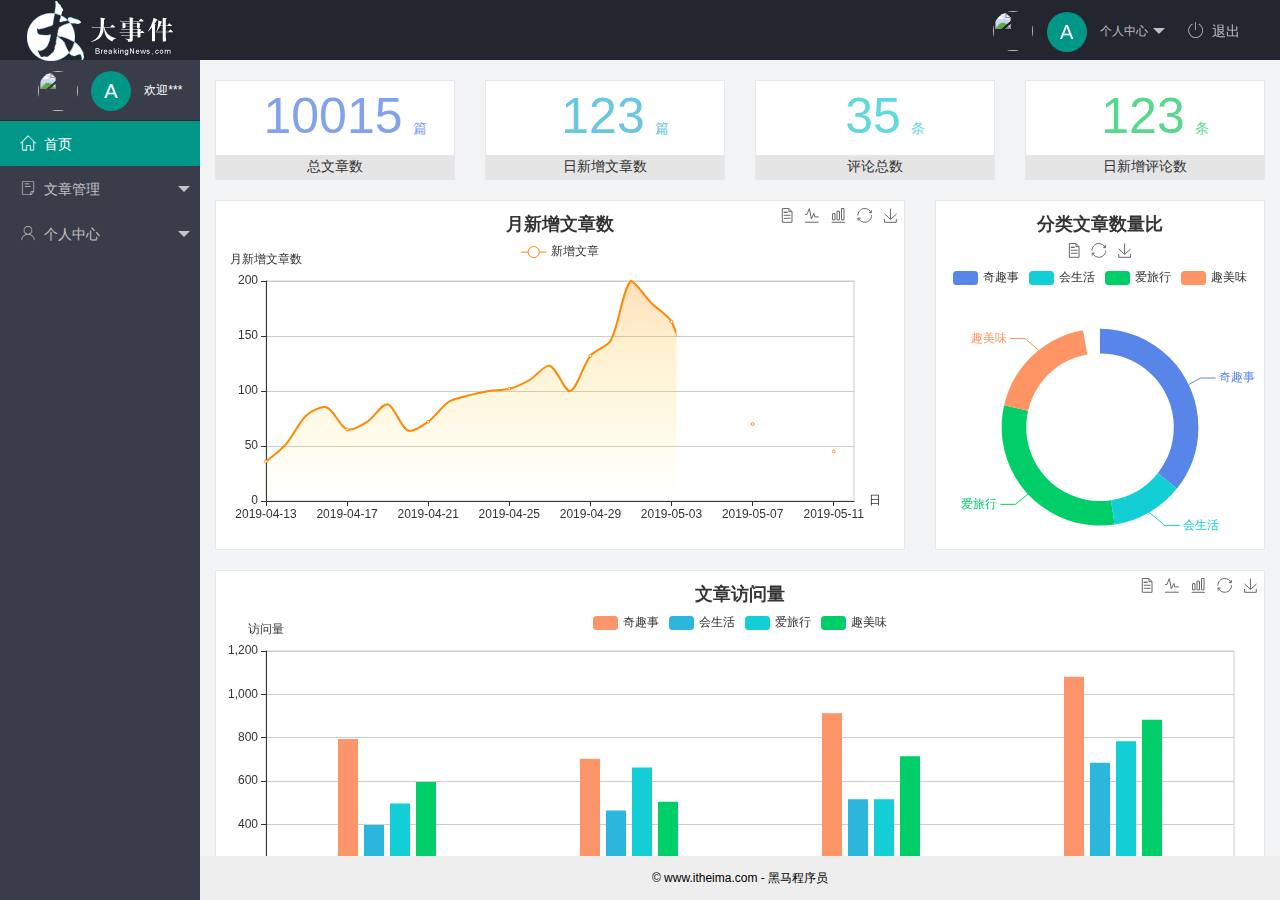
==== index.html @ 4cb78832 "完成了主页功能的开发" ====
<!DOCTYPE html>
<html lang="en">
<head>
    <meta charset="UTF-8">
    <meta http-equiv="X-UA-Compatible" content="IE=edge">
    <meta name="viewport" content="width=device-width, initial-scale=1.0">
    <title>后台主页</title>
    <link rel="stylesheet" href="./assets/lib/layui/css/layui.css">
    <link rel="stylesheet" href="./assets/fonts/iconfont.css">
    <link rel="stylesheet" href="./assets/css/index.css">
</head>
<body>
    <div class="layui-layout layui-layout-admin">
      <div class="layui-header">
        <div class="layui-logo">
            <img src="./assets/images/logo.png" alt="">
        </div>
        <!-- 头部区域（可配合layui 已有的水平导航） -->
        <ul class="layui-nav layui-layout-right" >
          <li class="layui-nav-item">
            <a href="javascript:;" class="userinfo">
              <img src="//tva1.sinaimg.cn/crop.0.0.118.118.180/5db11ff4gw1e77d3nqrv8j203b03cweg.jpg" class="layui-nav-img">
              <span class="text-avatar">A</span>
              个人中心
            </a>
            <dl class="layui-nav-child">
              <dd><a href="">基本资料</a></dd>
              <dd><a href="">更换图像</a></dd>
              <dd><a href="">重置密码</a></dd>
            </dl>
          </li>
          <li class="layui-nav-item">
            <a href="javascript:;" id="btnLogout">
                <span class="iconfont icon-tuichu"></span>退出
            </a></li>
        </ul>
      </div>
      
      <div class="layui-side layui-bg-black">
        <div class="layui-side-scroll">
            <div class="userinfo">
                <img src="//tva1.sinaimg.cn/crop.0.0.118.118.180/5db11ff4gw1e77d3nqrv8j203b03cweg.jpg" class="layui-nav-img">
                <span class="text-avatar">A</span>
                <span id="welcome">欢迎***</span>
            </div>
          <!-- 左侧导航区域（可配合layui已有的垂直导航） -->
          <ul class="layui-nav layui-nav-tree" lay-shrink="all">
            <li class="layui-nav-item layui-this">
                <a href="./home/dashboard.html" target="fm">
                    <span class="iconfont icon-home"></span>首页
                </a>
            </li>
            <li class="layui-nav-item">
              <a class="" href="javascript:;">
                <span class="iconfont icon-16"></span>文章管理
              </a>
              <dl class="layui-nav-child">
                <dd>
                    <a href="javascript:;">
                       <i class="layui-icon layui-icon-app"></i>文章类别
                    </a>
                </dd>
                <dd>
                    <a href="javascript:;">
                        <i class="layui-icon layui-icon-app"></i>文章列表
                    </a>
                </dd>
                <dd>
                    <a href="javascript:;">
                        <i class="layui-icon layui-icon-app"></i>发布文章
                    </a>
                </dd>
              </dl>
            </li>
            <li class="layui-nav-item">
              <a href="javascript:;">
                  <span class="iconfont icon-user"></span>个人中心
              </a>
              <dl class="layui-nav-child">
                <dd><a href="javascript:;"><i class="layui-icon layui-icon-app"></i>基本资料</a></dd>
                <dd><a href="javascript:;"><i class="layui-icon layui-icon-app"></i>更换头像</a></dd>
                <dd><a href="javascript:;"><i class="layui-icon layui-icon-app"></i>重置密码</a></dd>
              </dl>
            </li>
            
          </ul>
        </div>
      </div>
      
      <div class="layui-body">
        <!-- 内容主体区域 -->
        <iframe name="fm" src="./home/dashboard.html" frameborder="0"></iframe>
      </div>
      
      <div class="layui-footer">
        <!-- 底部固定区域 -->
        © www.itheima.com - 黑马程序员
      </div>
    </div>
    <script src="./assets/lib/layui/layui.all.js"></script>
    <script src="./assets/lib/jquery.js"></script>
    <script src="./assets/js/baseAPI.js"></script>
    <script src="./assets/js/index.js"></script>
</body>
</html>
---- assets/lib/layui/css/layui.css ----
/** layui-v2.5.5 MIT License By https://www.layui.com */
 .layui-inline,img{display:inline-block;vertical-align:middle}h1,h2,h3,h4,h5,h6{font-weight:400}.layui-edge,.layui-header,.layui-inline,.layui-main{position:relative}.layui-body,.layui-edge,.layui-elip{overflow:hidden}.layui-btn,.layui-edge,.layui-inline,img{vertical-align:middle}.layui-btn,.layui-disabled,.layui-icon,.layui-unselect{-moz-user-select:none;-webkit-user-select:none;-ms-user-select:none}.layui-elip,.layui-form-checkbox span,.layui-form-pane .layui-form-label{text-overflow:ellipsis;white-space:nowrap}.layui-breadcrumb,.layui-tree-btnGroup{visibility:hidden}blockquote,body,button,dd,div,dl,dt,form,h1,h2,h3,h4,h5,h6,input,li,ol,p,pre,td,textarea,th,ul{margin:0;padding:0;-webkit-tap-highlight-color:rgba(0,0,0,0)}a:active,a:hover{outline:0}img{border:none}li{list-style:none}table{border-collapse:collapse;border-spacing:0}h4,h5,h6{font-size:100%}button,input,optgroup,option,select,textarea{font-family:inherit;font-size:inherit;font-style:inherit;font-weight:inherit;outline:0}pre{white-space:pre-wrap;white-space:-moz-pre-wrap;white-space:-pre-wrap;white-space:-o-pre-wrap;word-wrap:break-word}body{line-height:24px;font:14px Helvetica Neue,Helvetica,PingFang SC,Tahoma,Arial,sans-serif}hr{height:1px;margin:10px 0;border:0;clear:both}a{color:#333;text-decoration:none}a:hover{color:#777}a cite{font-style:normal;*cursor:pointer}.layui-border-box,.layui-border-box *{box-sizing:border-box}.layui-box,.layui-box *{box-sizing:content-box}.layui-clear{clear:both;*zoom:1}.layui-clear:after{content:'\20';clear:both;*zoom:1;display:block;height:0}.layui-inline{*display:inline;*zoom:1}.layui-edge{display:inline-block;width:0;height:0;border-width:6px;border-style:dashed;border-color:transparent}.layui-edge-top{top:-4px;border-bottom-color:#999;border-bottom-style:solid}.layui-edge-right{border-left-color:#999;border-left-style:solid}.layui-edge-bottom{top:2px;border-top-color:#999;border-top-style:solid}.layui-edge-left{border-right-color:#999;border-right-style:solid}.layui-disabled,.layui-disabled:hover{color:#d2d2d2!important;cursor:not-allowed!important}.layui-circle{border-radius:100%}.layui-show{display:block!important}.layui-hide{display:none!important}@font-face{font-family:layui-icon;src:url(../font/iconfont.eot?v=250);src:url(../font/iconfont.eot?v=250#iefix) format('embedded-opentype'),url(../font/iconfont.woff2?v=250) format('woff2'),url(../font/iconfont.woff?v=250) format('woff'),url(../font/iconfont.ttf?v=250) format('truetype'),url(../font/iconfont.svg?v=250#layui-icon) format('svg')}.layui-icon{font-family:layui-icon!important;font-size:16px;font-style:normal;-webkit-font-smoothing:antialiased;-moz-osx-font-smoothing:grayscale}.layui-icon-reply-fill:before{content:"\e611"}.layui-icon-set-fill:before{content:"\e614"}.layui-icon-menu-fill:before{content:"\e60f"}.layui-icon-search:before{content:"\e615"}.layui-icon-share:before{content:"\e641"}.layui-icon-set-sm:before{content:"\e620"}.layui-icon-engine:before{content:"\e628"}.layui-icon-close:before{content:"\1006"}.layui-icon-close-fill:before{content:"\1007"}.layui-icon-chart-screen:before{content:"\e629"}.layui-icon-star:before{content:"\e600"}.layui-icon-circle-dot:before{content:"\e617"}.layui-icon-chat:before{content:"\e606"}.layui-icon-release:before{content:"\e609"}.layui-icon-list:before{content:"\e60a"}.layui-icon-chart:before{content:"\e62c"}.layui-icon-ok-circle:before{content:"\1005"}.layui-icon-layim-theme:before{content:"\e61b"}.layui-icon-table:before{content:"\e62d"}.layui-icon-right:before{content:"\e602"}.layui-icon-left:before{content:"\e603"}.layui-icon-cart-simple:before{content:"\e698"}.layui-icon-face-cry:before{content:"\e69c"}.layui-icon-face-smile:before{content:"\e6af"}.layui-icon-survey:before{content:"\e6b2"}.layui-icon-tree:before{content:"\e62e"}.layui-icon-upload-circle:before{content:"\e62f"}.layui-icon-add-circle:before{content:"\e61f"}.layui-icon-download-circle:before{content:"\e601"}.layui-icon-templeate-1:before{content:"\e630"}.layui-icon-util:before{content:"\e631"}.layui-icon-face-surprised:before{content:"\e664"}.layui-icon-edit:before{content:"\e642"}.layui-icon-speaker:before{content:"\e645"}.layui-icon-down:before{content:"\e61a"}.layui-icon-file:before{content:"\e621"}.layui-icon-layouts:before{content:"\e632"}.layui-icon-rate-half:before{content:"\e6c9"}.layui-icon-add-circle-fine:before{content:"\e608"}.layui-icon-prev-circle:before{content:"\e633"}.layui-icon-read:before{content:"\e705"}.layui-icon-404:before{content:"\e61c"}.layui-icon-carousel:before{content:"\e634"}.layui-icon-help:before{content:"\e607"}.layui-icon-code-circle:before{content:"\e635"}.layui-icon-water:before{content:"\e636"}.layui-icon-username:before{content:"\e66f"}.layui-icon-find-fill:before{content:"\e670"}.layui-icon-about:before{content:"\e60b"}.layui-icon-location:before{content:"\e715"}.layui-icon-up:before{content:"\e619"}.layui-icon-pause:before{content:"\e651"}.layui-icon-date:before{content:"\e637"}.layui-icon-layim-uploadfile:before{content:"\e61d"}.layui-icon-delete:before{content:"\e640"}.layui-icon-play:before{content:"\e652"}.layui-icon-top:before{content:"\e604"}.layui-icon-friends:before{content:"\e612"}.layui-icon-refresh-3:before{content:"\e9aa"}.layui-icon-ok:before{content:"\e605"}.layui-icon-layer:before{content:"\e638"}.layui-icon-face-smile-fine:before{content:"\e60c"}.layui-icon-dollar:before{content:"\e659"}.layui-icon-group:before{content:"\e613"}.layui-icon-layim-download:before{content:"\e61e"}.layui-icon-picture-fine:before{content:"\e60d"}.layui-icon-link:before{content:"\e64c"}.layui-icon-diamond:before{content:"\e735"}.layui-icon-log:before{content:"\e60e"}.layui-icon-rate-solid:before{content:"\e67a"}.layui-icon-fonts-del:before{content:"\e64f"}.layui-icon-unlink:before{content:"\e64d"}.layui-icon-fonts-clear:before{content:"\e639"}.layui-icon-triangle-r:before{content:"\e623"}.layui-icon-circle:before{content:"\e63f"}.layui-icon-radio:before{content:"\e643"}.layui-icon-align-center:before{content:"\e647"}.layui-icon-align-right:before{content:"\e648"}.layui-icon-align-left:before{content:"\e649"}.layui-icon-loading-1:before{content:"\e63e"}.layui-icon-return:before{content:"\e65c"}.layui-icon-fonts-strong:before{content:"\e62b"}.layui-icon-upload:before{content:"\e67c"}.layui-icon-dialogue:before{content:"\e63a"}.layui-icon-video:before{content:"\e6ed"}.layui-icon-headset:before{content:"\e6fc"}.layui-icon-cellphone-fine:before{content:"\e63b"}.layui-icon-add-1:before{content:"\e654"}.layui-icon-face-smile-b:before{content:"\e650"}.layui-icon-fonts-html:before{content:"\e64b"}.layui-icon-form:before{content:"\e63c"}.layui-icon-cart:before{content:"\e657"}.layui-icon-camera-fill:before{content:"\e65d"}.layui-icon-tabs:before{content:"\e62a"}.layui-icon-fonts-code:before{content:"\e64e"}.layui-icon-fire:before{content:"\e756"}.layui-icon-set:before{content:"\e716"}.layui-icon-fonts-u:before{content:"\e646"}.layui-icon-triangle-d:before{content:"\e625"}.layui-icon-tips:before{content:"\e702"}.layui-icon-picture:before{content:"\e64a"}.layui-icon-more-vertical:before{content:"\e671"}.layui-icon-flag:before{content:"\e66c"}.layui-icon-loading:before{content:"\e63d"}.layui-icon-fonts-i:before{content:"\e644"}.layui-icon-refresh-1:before{content:"\e666"}.layui-icon-rmb:before{content:"\e65e"}.layui-icon-home:before{content:"\e68e"}.layui-icon-user:before{content:"\e770"}.layui-icon-notice:before{content:"\e667"}.layui-icon-login-weibo:before{content:"\e675"}.layui-icon-voice:before{content:"\e688"}.layui-icon-upload-drag:before{content:"\e681"}.layui-icon-login-qq:before{content:"\e676"}.layui-icon-snowflake:before{content:"\e6b1"}.layui-icon-file-b:before{content:"\e655"}.layui-icon-template:before{content:"\e663"}.layui-icon-auz:before{content:"\e672"}.layui-icon-console:before{content:"\e665"}.layui-icon-app:before{content:"\e653"}.layui-icon-prev:before{content:"\e65a"}.layui-icon-website:before{content:"\e7ae"}.layui-icon-next:before{content:"\e65b"}.layui-icon-component:before{content:"\e857"}.layui-icon-more:before{content:"\e65f"}.layui-icon-login-wechat:before{content:"\e677"}.layui-icon-shrink-right:before{content:"\e668"}.layui-icon-spread-left:before{content:"\e66b"}.layui-icon-camera:before{content:"\e660"}.layui-icon-note:before{content:"\e66e"}.layui-icon-refresh:before{content:"\e669"}.layui-icon-female:before{content:"\e661"}.layui-icon-male:before{content:"\e662"}.layui-icon-password:before{content:"\e673"}.layui-icon-senior:before{content:"\e674"}.layui-icon-theme:before{content:"\e66a"}.layui-icon-tread:before{content:"\e6c5"}.layui-icon-praise:before{content:"\e6c6"}.layui-icon-star-fill:before{content:"\e658"}.layui-icon-rate:before{content:"\e67b"}.layui-icon-template-1:before{content:"\e656"}.layui-icon-vercode:before{content:"\e679"}.layui-icon-cellphone:before{content:"\e678"}.layui-icon-screen-full:before{content:"\e622"}.layui-icon-screen-restore:before{content:"\e758"}.layui-icon-cols:before{content:"\e610"}.layui-icon-export:before{content:"\e67d"}.layui-icon-print:before{content:"\e66d"}.layui-icon-slider:before{content:"\e714"}.layui-icon-addition:before{content:"\e624"}.layui-icon-subtraction:before{content:"\e67e"}.layui-icon-service:before{content:"\e626"}.layui-icon-transfer:before{content:"\e691"}.layui-main{width:1140px;margin:0 auto}.layui-header{z-index:1000;height:60px}.layui-header a:hover{transition:all .5s;-webkit-transition:all .5s}.layui-side{position:fixed;left:0;top:0;bottom:0;z-index:999;width:200px;overflow-x:hidden}.layui-side-scroll{position:relative;width:220px;height:100%;overflow-x:hidden}.layui-body{position:absolute;left:200px;right:0;top:0;bottom:0;z-index:998;width:auto;overflow-y:auto;box-sizing:border-box}.layui-layout-body{overflow:hidden}.layui-layout-admin .layui-header{background-color:#23262E}.layui-layout-admin .layui-side{top:60px;width:200px;overflow-x:hidden}.layui-layout-admin .layui-body{position:fixed;top:60px;bottom:44px}.layui-layout-admin .layui-main{width:auto;margin:0 15px}.layui-layout-admin .layui-footer{position:fixed;left:200px;right:0;bottom:0;height:44px;line-height:44px;padding:0 15px;background-color:#eee}.layui-layout-admin .layui-logo{position:absolute;left:0;top:0;width:200px;height:100%;line-height:60px;text-align:center;color:#009688;font-size:16px}.layui-layout-admin .layui-header .layui-nav{background:0 0}.layui-layout-left{position:absolute!important;left:200px;top:0}.layui-layout-right{position:absolute!important;right:0;top:0}.layui-container{position:relative;margin:0 auto;padding:0 15px;box-sizing:border-box}.layui-fluid{position:relative;margin:0 auto;padding:0 15px}.layui-row:after,.layui-row:before{content:'';display:block;clear:both}.layui-col-lg1,.layui-col-lg10,.layui-col-lg11,.layui-col-lg12,.layui-col-lg2,.layui-col-lg3,.layui-col-lg4,.layui-col-lg5,.layui-col-lg6,.layui-col-lg7,.layui-col-lg8,.layui-col-lg9,.layui-col-md1,.layui-col-md10,.layui-col-md11,.layui-col-md12,.layui-col-md2,.layui-col-md3,.layui-col-md4,.layui-col-md5,.layui-col-md6,.layui-col-md7,.layui-col-md8,.layui-col-md9,.layui-col-sm1,.layui-col-sm10,.layui-col-sm11,.layui-col-sm12,.layui-col-sm2,.layui-col-sm3,.layui-col-sm4,.layui-col-sm5,.layui-col-sm6,.layui-col-sm7,.layui-col-sm8,.layui-col-sm9,.layui-col-xs1,.layui-col-xs10,.layui-col-xs11,.layui-col-xs12,.layui-col-xs2,.layui-col-xs3,.layui-col-xs4,.layui-col-xs5,.layui-col-xs6,.layui-col-xs7,.layui-col-xs8,.layui-col-xs9{position:relative;display:block;box-sizing:border-box}.layui-col-xs1,.layui-col-xs10,.layui-col-xs11,.layui-col-xs12,.layui-col-xs2,.layui-col-xs3,.layui-col-xs4,.layui-col-xs5,.layui-col-xs6,.layui-col-xs7,.layui-col-xs8,.layui-col-xs9{float:left}.layui-col-xs1{width:8.33333333%}.layui-col-xs2{width:16.66666667%}.layui-col-xs3{width:25%}.layui-col-xs4{width:33.33333333%}.layui-col-xs5{width:41.66666667%}.layui-col-xs6{width:50%}.layui-col-xs7{width:58.33333333%}.layui-col-xs8{width:66.66666667%}.layui-col-xs9{width:75%}.layui-col-xs10{width:83.33333333%}.layui-col-xs11{width:91.66666667%}.layui-col-xs12{width:100%}.layui-col-xs-offset1{margin-left:8.33333333%}.layui-col-xs-offset2{margin-left:16.66666667%}.layui-col-xs-offset3{margin-left:25%}.layui-col-xs-offset4{margin-left:33.33333333%}.layui-col-xs-offset5{margin-left:41.66666667%}.layui-col-xs-offset6{margin-left:50%}.layui-col-xs-offset7{margin-left:58.33333333%}.layui-col-xs-offset8{margin-left:66.66666667%}.layui-col-xs-offset9{margin-left:75%}.layui-col-xs-offset10{margin-left:83.33333333%}.layui-col-xs-offset11{margin-left:91.66666667%}.layui-col-xs-offset12{margin-left:100%}@media screen and (max-width:768px){.layui-hide-xs{display:none!important}.layui-show-xs-block{display:block!important}.layui-show-xs-inline{display:inline!important}.layui-show-xs-inline-block{display:inline-block!important}}@media screen and (min-width:768px){.layui-container{width:750px}.layui-hide-sm{display:none!important}.layui-show-sm-block{display:block!important}.layui-show-sm-inline{display:inline!important}.layui-show-sm-inline-block{display:inline-block!important}.layui-col-sm1,.layui-col-sm10,.layui-col-sm11,.layui-col-sm12,.layui-col-sm2,.layui-col-sm3,.layui-col-sm4,.layui-col-sm5,.layui-col-sm6,.layui-col-sm7,.layui-col-sm8,.layui-col-sm9{float:left}.layui-col-sm1{width:8.33333333%}.layui-col-sm2{width:16.66666667%}.layui-col-sm3{width:25%}.layui-col-sm4{width:33.33333333%}.layui-col-sm5{width:41.66666667%}.layui-col-sm6{width:50%}.layui-col-sm7{width:58.33333333%}.layui-col-sm8{width:66.66666667%}.layui-col-sm9{width:75%}.layui-col-sm10{width:83.33333333%}.layui-col-sm11{width:91.66666667%}.layui-col-sm12{width:100%}.layui-col-sm-offset1{margin-left:8.33333333%}.layui-col-sm-offset2{margin-left:16.66666667%}.layui-col-sm-offset3{margin-left:25%}.layui-col-sm-offset4{margin-left:33.33333333%}.layui-col-sm-offset5{margin-left:41.66666667%}.layui-col-sm-offset6{margin-left:50%}.layui-col-sm-offset7{margin-left:58.33333333%}.layui-col-sm-offset8{margin-left:66.66666667%}.layui-col-sm-offset9{margin-left:75%}.layui-col-sm-offset10{margin-left:83.33333333%}.layui-col-sm-offset11{margin-left:91.66666667%}.layui-col-sm-offset12{margin-left:100%}}@media screen and (min-width:992px){.layui-container{width:970px}.layui-hide-md{display:none!important}.layui-show-md-block{display:block!important}.layui-show-md-inline{display:inline!important}.layui-show-md-inline-block{display:inline-block!important}.layui-col-md1,.layui-col-md10,.layui-col-md11,.layui-col-md12,.layui-col-md2,.layui-col-md3,.layui-col-md4,.layui-col-md5,.layui-col-md6,.layui-col-md7,.layui-col-md8,.layui-col-md9{float:left}.layui-col-md1{width:8.33333333%}.layui-col-md2{width:16.66666667%}.layui-col-md3{width:25%}.layui-col-md4{width:33.33333333%}.layui-col-md5{width:41.66666667%}.layui-col-md6{width:50%}.layui-col-md7{width:58.33333333%}.layui-col-md8{width:66.66666667%}.layui-col-md9{width:75%}.layui-col-md10{width:83.33333333%}.layui-col-md11{width:91.66666667%}.layui-col-md12{width:100%}.layui-col-md-offset1{margin-left:8.33333333%}.layui-col-md-offset2{margin-left:16.66666667%}.layui-col-md-offset3{margin-left:25%}.layui-col-md-offset4{margin-left:33.33333333%}.layui-col-md-offset5{margin-left:41.66666667%}.layui-col-md-offset6{margin-left:50%}.layui-col-md-offset7{margin-left:58.33333333%}.layui-col-md-offset8{margin-left:66.66666667%}.layui-col-md-offset9{margin-left:75%}.layui-col-md-offset10{margin-left:83.33333333%}.layui-col-md-offset11{margin-left:91.66666667%}.layui-col-md-offset12{margin-left:100%}}@media screen and (min-width:1200px){.layui-container{width:1170px}.layui-hide-lg{display:none!important}.layui-show-lg-block{display:block!important}.layui-show-lg-inline{display:inline!important}.layui-show-lg-inline-block{display:inline-block!important}.layui-col-lg1,.layui-col-lg10,.layui-col-lg11,.layui-col-lg12,.layui-col-lg2,.layui-col-lg3,.layui-col-lg4,.layui-col-lg5,.layui-col-lg6,.layui-col-lg7,.layui-col-lg8,.layui-col-lg9{float:left}.layui-col-lg1{width:8.33333333%}.layui-col-lg2{width:16.66666667%}.layui-col-lg3{width:25%}.layui-col-lg4{width:33.33333333%}.layui-col-lg5{width:41.66666667%}.layui-col-lg6{width:50%}.layui-col-lg7{width:58.33333333%}.layui-col-lg8{width:66.66666667%}.layui-col-lg9{width:75%}.layui-col-lg10{width:83.33333333%}.layui-col-lg11{width:91.66666667%}.layui-col-lg12{width:100%}.layui-col-lg-offset1{margin-left:8.33333333%}.layui-col-lg-offset2{margin-left:16.66666667%}.layui-col-lg-offset3{margin-left:25%}.layui-col-lg-offset4{margin-left:33.33333333%}.layui-col-lg-offset5{margin-left:41.66666667%}.layui-col-lg-offset6{margin-left:50%}.layui-col-lg-offset7{margin-left:58.33333333%}.layui-col-lg-offset8{margin-left:66.66666667%}.layui-col-lg-offset9{margin-left:75%}.layui-col-lg-offset10{margin-left:83.33333333%}.layui-col-lg-offset11{margin-left:91.66666667%}.layui-col-lg-offset12{margin-left:100%}}.layui-col-space1{margin:-.5px}.layui-col-space1>*{padding:.5px}.layui-col-space3{margin:-1.5px}.layui-col-space3>*{padding:1.5px}.layui-col-space5{margin:-2.5px}.layui-col-space5>*{padding:2.5px}.layui-col-space8{margin:-3.5px}.layui-col-space8>*{padding:3.5px}.layui-col-space10{margin:-5px}.layui-col-space10>*{padding:5px}.layui-col-space12{margin:-6px}.layui-col-space12>*{padding:6px}.layui-col-space15{margin:-7.5px}.layui-col-space15>*{padding:7.5px}.layui-col-space18{margin:-9px}.layui-col-space18>*{padding:9px}.layui-col-space20{margin:-10px}.layui-col-space20>*{padding:10px}.layui-col-space22{margin:-11px}.layui-col-space22>*{padding:11px}.layui-col-space25{margin:-12.5px}.layui-col-space25>*{padding:12.5px}.layui-col-space30{margin:-15px}.layui-col-space30>*{padding:15px}.layui-btn,.layui-input,.layui-select,.layui-textarea,.layui-upload-button{outline:0;-webkit-appearance:none;transition:all .3s;-webkit-transition:all .3s;box-sizing:border-box}.layui-elem-quote{margin-bottom:10px;padding:15px;line-height:22px;border-left:5px solid #009688;border-radius:0 2px 2px 0;background-color:#f2f2f2}.layui-quote-nm{border-style:solid;border-width:1px 1px 1px 5px;background:0 0}.layui-elem-field{margin-bottom:10px;padding:0;border-width:1px;border-style:solid}.layui-elem-field legend{margin-left:20px;padding:0 10px;font-size:20px;font-weight:300}.layui-field-title{margin:10px 0 20px;border-width:1px 0 0}.layui-field-box{padding:10px 15px}.layui-field-title .layui-field-box{padding:10px 0}.layui-progress{position:relative;height:6px;border-radius:20px;background-color:#e2e2e2}.layui-progress-bar{position:absolute;left:0;top:0;width:0;max-width:100%;height:6px;border-radius:20px;text-align:right;background-color:#5FB878;transition:all .3s;-webkit-transition:all .3s}.layui-progress-big,.layui-progress-big .layui-progress-bar{height:18px;line-height:18px}.layui-progress-text{position:relative;top:-20px;line-height:18px;font-size:12px;color:#666}.layui-progress-big .layui-progress-text{position:static;padding:0 10px;color:#fff}.layui-collapse{border-width:1px;border-style:solid;border-radius:2px}.layui-colla-content,.layui-colla-item{border-top-width:1px;border-top-style:solid}.layui-colla-item:first-child{border-top:none}.layui-colla-title{position:relative;height:42px;line-height:42px;padding:0 15px 0 35px;color:#333;background-color:#f2f2f2;cursor:pointer;font-size:14px;overflow:hidden}.layui-colla-content{display:none;padding:10px 15px;line-height:22px;color:#666}.layui-colla-icon{position:absolute;left:15px;top:0;font-size:14px}.layui-card{margin-bottom:15px;border-radius:2px;background-color:#fff;box-shadow:0 1px 2px 0 rgba(0,0,0,.05)}.layui-card:last-child{margin-bottom:0}.layui-card-header{position:relative;height:42px;line-height:42px;padding:0 15px;border-bottom:1px solid #f6f6f6;color:#333;border-radius:2px 2px 0 0;font-size:14px}.layui-bg-black,.layui-bg-blue,.layui-bg-cyan,.layui-bg-green,.layui-bg-orange,.layui-bg-red{color:#fff!important}.layui-card-body{position:relative;padding:10px 15px;line-height:24px}.layui-card-body[pad15]{padding:15px}.layui-card-body[pad20]{padding:20px}.layui-card-body .layui-table{margin:5px 0}.layui-card .layui-tab{margin:0}.layui-panel-window{position:relative;padding:15px;border-radius:0;border-top:5px solid #E6E6E6;background-color:#fff}.layui-auxiliar-moving{position:fixed;left:0;right:0;top:0;bottom:0;width:100%;height:100%;background:0 0;z-index:9999999999}.layui-form-label,.layui-form-mid,.layui-form-select,.layui-input-block,.layui-input-inline,.layui-textarea{position:relative}.layui-bg-red{background-color:#FF5722!important}.layui-bg-orange{background-color:#FFB800!important}.layui-bg-green{background-color:#009688!important}.layui-bg-cyan{background-color:#2F4056!important}.layui-bg-blue{background-color:#1E9FFF!important}.layui-bg-black{background-color:#393D49!important}.layui-bg-gray{background-color:#eee!important;color:#666!important}.layui-badge-rim,.layui-colla-content,.layui-colla-item,.layui-collapse,.layui-elem-field,.layui-form-pane .layui-form-item[pane],.layui-form-pane .layui-form-label,.layui-input,.layui-layedit,.layui-layedit-tool,.layui-quote-nm,.layui-select,.layui-tab-bar,.layui-tab-card,.layui-tab-title,.layui-tab-title .layui-this:after,.layui-textarea{border-color:#e6e6e6}.layui-timeline-item:before,hr{background-color:#e6e6e6}.layui-text{line-height:22px;font-size:14px;color:#666}.layui-text h1,.layui-text h2,.layui-text h3{font-weight:500;color:#333}.layui-text h1{font-size:30px}.layui-text h2{font-size:24px}.layui-text h3{font-size:18px}.layui-text a:not(.layui-btn){color:#01AAED}.layui-text a:not(.layui-btn):hover{text-decoration:underline}.layui-text ul{padding:5px 0 5px 15px}.layui-text ul li{margin-top:5px;list-style-type:disc}.layui-text em,.layui-word-aux{color:#999!important;padding:0 5px!important}.layui-btn{display:inline-block;height:38px;line-height:38px;padding:0 18px;background-color:#009688;color:#fff;white-space:nowrap;text-align:center;font-size:14px;border:none;border-radius:2px;cursor:pointer}.layui-btn:hover{opacity:.8;filter:alpha(opacity=80);color:#fff}.layui-btn:active{opacity:1;filter:alpha(opacity=100)}.layui-btn+.layui-btn{margin-left:10px}.layui-btn-container{font-size:0}.layui-btn-container .layui-btn{margin-right:10px;margin-bottom:10px}.layui-btn-container .layui-btn+.layui-btn{margin-left:0}.layui-table .layui-btn-container .layui-btn{margin-bottom:9px}.layui-btn-radius{border-radius:100px}.layui-btn .layui-icon{margin-right:3px;font-size:18px;vertical-align:bottom;vertical-align:middle\9}.layui-btn-primary{border:1px solid #C9C9C9;background-color:#fff;color:#555}.layui-btn-primary:hover{border-color:#009688;color:#333}.layui-btn-normal{background-color:#1E9FFF}.layui-btn-warm{background-color:#FFB800}.layui-btn-danger{background-color:#FF5722}.layui-btn-checked{background-color:#5FB878}.layui-btn-disabled,.layui-btn-disabled:active,.layui-btn-disabled:hover{border:1px solid #e6e6e6;background-color:#FBFBFB;color:#C9C9C9;cursor:not-allowed;opacity:1}.layui-btn-lg{height:44px;line-height:44px;padding:0 25px;font-size:16px}.layui-btn-sm{height:30px;line-height:30px;padding:0 10px;font-size:12px}.layui-btn-sm i{font-size:16px!important}.layui-btn-xs{height:22px;line-height:22px;padding:0 5px;font-size:12px}.layui-btn-xs i{font-size:14px!important}.layui-btn-group{display:inline-block;vertical-align:middle;font-size:0}.layui-btn-group .layui-btn{margin-left:0!important;margin-right:0!important;border-left:1px solid rgba(255,255,255,.5);border-radius:0}.layui-btn-group .layui-btn-primary{border-left:none}.layui-btn-group .layui-btn-primary:hover{border-color:#C9C9C9;color:#009688}.layui-btn-group .layui-btn:first-child{border-left:none;border-radius:2px 0 0 2px}.layui-btn-group .layui-btn-primary:first-child{border-left:1px solid #c9c9c9}.layui-btn-group .layui-btn:last-child{border-radius:0 2px 2px 0}.layui-btn-group .layui-btn+.layui-btn{margin-left:0}.layui-btn-group+.layui-btn-group{margin-left:10px}.layui-btn-fluid{width:100%}.layui-input,.layui-select,.layui-textarea{height:38px;line-height:1.3;line-height:38px\9;border-width:1px;border-style:solid;background-color:#fff;border-radius:2px}.layui-input::-webkit-input-placeholder,.layui-select::-webkit-input-placeholder,.layui-textarea::-webkit-input-placeholder{line-height:1.3}.layui-input,.layui-textarea{display:block;width:100%;padding-left:10px}.layui-input:hover,.layui-textarea:hover{border-color:#D2D2D2!important}.layui-input:focus,.layui-textarea:focus{border-color:#C9C9C9!important}.layui-textarea{min-height:100px;height:auto;line-height:20px;padding:6px 10px;resize:vertical}.layui-select{padding:0 10px}.layui-form input[type=checkbox],.layui-form input[type=radio],.layui-form select{display:none}.layui-form [lay-ignore]{display:initial}.layui-form-item{margin-bottom:15px;clear:both;*zoom:1}.layui-form-item:after{content:'\20';clear:both;*zoom:1;display:block;height:0}.layui-form-label{float:left;display:block;padding:9px 15px;width:80px;font-weight:400;line-height:20px;text-align:right}.layui-form-label-col{display:block;float:none;padding:9px 0;line-height:20px;text-align:left}.layui-form-item .layui-inline{margin-bottom:5px;margin-right:10px}.layui-input-block{margin-left:110px;min-height:36px}.layui-input-inline{display:inline-block;vertical-align:middle}.layui-form-item .layui-input-inline{float:left;width:190px;margin-right:10px}.layui-form-text .layui-input-inline{width:auto}.layui-form-mid{float:left;display:block;padding:9px 0!important;line-height:20px;margin-right:10px}.layui-form-danger+.layui-form-select .layui-input,.layui-form-danger:focus{border-color:#FF5722!important}.layui-form-select .layui-input{padding-right:30px;cursor:pointer}.layui-form-select .layui-edge{position:absolute;right:10px;top:50%;margin-top:-3px;cursor:pointer;border-width:6px;border-top-color:#c2c2c2;border-top-style:solid;transition:all .3s;-webkit-transition:all .3s}.layui-form-select dl{display:none;position:absolute;left:0;top:42px;padding:5px 0;z-index:899;min-width:100%;border:1px solid #d2d2d2;max-height:300px;overflow-y:auto;background-color:#fff;border-radius:2px;box-shadow:0 2px 4px rgba(0,0,0,.12);box-sizing:border-box}.layui-form-select dl dd,.layui-form-select dl dt{padding:0 10px;line-height:36px;white-space:nowrap;overflow:hidden;text-overflow:ellipsis}.layui-form-select dl dt{font-size:12px;color:#999}.layui-form-select dl dd{cursor:pointer}.layui-form-select dl dd:hover{background-color:#f2f2f2;-webkit-transition:.5s all;transition:.5s all}.layui-form-select .layui-select-group dd{padding-left:20px}.layui-form-select dl dd.layui-select-tips{padding-left:10px!important;color:#999}.layui-form-select dl dd.layui-this{background-color:#5FB878;color:#fff}.layui-form-checkbox,.layui-form-select dl dd.layui-disabled{background-color:#fff}.layui-form-selected dl{display:block}.layui-form-checkbox,.layui-form-checkbox *,.layui-form-switch{display:inline-block;vertical-align:middle}.layui-form-selected .layui-edge{margin-top:-9px;-webkit-transform:rotate(180deg);transform:rotate(180deg);margin-top:-3px\9}:root .layui-form-selected .layui-edge{margin-top:-9px\0/IE9}.layui-form-selectup dl{top:auto;bottom:42px}.layui-select-none{margin:5px 0;text-align:center;color:#999}.layui-select-disabled .layui-disabled{border-color:#eee!important}.layui-select-disabled .layui-edge{border-top-color:#d2d2d2}.layui-form-checkbox{position:relative;height:30px;line-height:30px;margin-right:10px;padding-right:30px;cursor:pointer;font-size:0;-webkit-transition:.1s linear;transition:.1s linear;box-sizing:border-box}.layui-form-checkbox span{padding:0 10px;height:100%;font-size:14px;border-radius:2px 0 0 2px;background-color:#d2d2d2;color:#fff;overflow:hidden}.layui-form-checkbox:hover span{background-color:#c2c2c2}.layui-form-checkbox i{position:absolute;right:0;top:0;width:30px;height:28px;border:1px solid #d2d2d2;border-left:none;border-radius:0 2px 2px 0;color:#fff;font-size:20px;text-align:center}.layui-form-checkbox:hover i{border-color:#c2c2c2;color:#c2c2c2}.layui-form-checked,.layui-form-checked:hover{border-color:#5FB878}.layui-form-checked span,.layui-form-checked:hover span{background-color:#5FB878}.layui-form-checked i,.layui-form-checked:hover i{color:#5FB878}.layui-form-item .layui-form-checkbox{margin-top:4px}.layui-form-checkbox[lay-skin=primary]{height:auto!important;line-height:normal!important;min-width:18px;min-height:18px;border:none!important;margin-right:0;padding-left:28px;padding-right:0;background:0 0}.layui-form-checkbox[lay-skin=primary] span{padding-left:0;padding-right:15px;line-height:18px;background:0 0;color:#666}.layui-form-checkbox[lay-skin=primary] i{right:auto;left:0;width:16px;height:16px;line-height:16px;border:1px solid #d2d2d2;font-size:12px;border-radius:2px;background-color:#fff;-webkit-transition:.1s linear;transition:.1s linear}.layui-form-checkbox[lay-skin=primary]:hover i{border-color:#5FB878;color:#fff}.layui-form-checked[lay-skin=primary] i{border-color:#5FB878!important;background-color:#5FB878;color:#fff}.layui-checkbox-disbaled[lay-skin=primary] span{background:0 0!important;color:#c2c2c2}.layui-checkbox-disbaled[lay-skin=primary]:hover i{border-color:#d2d2d2}.layui-form-item .layui-form-checkbox[lay-skin=primary]{margin-top:10px}.layui-form-switch{position:relative;height:22px;line-height:22px;min-width:35px;padding:0 5px;margin-top:8px;border:1px solid #d2d2d2;border-radius:20px;cursor:pointer;background-color:#fff;-webkit-transition:.1s linear;transition:.1s linear}.layui-form-switch i{position:absolute;left:5px;top:3px;width:16px;height:16px;border-radius:20px;background-color:#d2d2d2;-webkit-transition:.1s linear;transition:.1s linear}.layui-form-switch em{position:relative;top:0;width:25px;margin-left:21px;padding:0!important;text-align:center!important;color:#999!important;font-style:normal!important;font-size:12px}.layui-form-onswitch{border-color:#5FB878;background-color:#5FB878}.layui-checkbox-disbaled,.layui-checkbox-disbaled i{border-color:#e2e2e2!important}.layui-form-onswitch i{left:100%;margin-left:-21px;background-color:#fff}.layui-form-onswitch em{margin-left:5px;margin-right:21px;color:#fff!important}.layui-checkbox-disbaled span{background-color:#e2e2e2!important}.layui-checkbox-disbaled:hover i{color:#fff!important}[lay-radio]{display:none}.layui-form-radio,.layui-form-radio *{display:inline-block;vertical-align:middle}.layui-form-radio{line-height:28px;margin:6px 10px 0 0;padding-right:10px;cursor:pointer;font-size:0}.layui-form-radio *{font-size:14px}.layui-form-radio>i{margin-right:8px;font-size:22px;color:#c2c2c2}.layui-form-radio>i:hover,.layui-form-radioed>i{color:#5FB878}.layui-radio-disbaled>i{color:#e2e2e2!important}.layui-form-pane .layui-form-label{width:110px;padding:8px 15px;height:38px;line-height:20px;border-width:1px;border-style:solid;border-radius:2px 0 0 2px;text-align:center;background-color:#FBFBFB;overflow:hidden;box-sizing:border-box}.layui-form-pane .layui-input-inline{margin-left:-1px}.layui-form-pane .layui-input-block{margin-left:110px;left:-1px}.layui-form-pane .layui-input{border-radius:0 2px 2px 0}.layui-form-pane .layui-form-text .layui-form-label{float:none;width:100%;border-radius:2px;box-sizing:border-box;text-align:left}.layui-form-pane .layui-form-text .layui-input-inline{display:block;margin:0;top:-1px;clear:both}.layui-form-pane .layui-form-text .layui-input-block{margin:0;left:0;top:-1px}.layui-form-pane .layui-form-text .layui-textarea{min-height:100px;border-radius:0 0 2px 2px}.layui-form-pane .layui-form-checkbox{margin:4px 0 4px 10px}.layui-form-pane .layui-form-radio,.layui-form-pane .layui-form-switch{margin-top:6px;margin-left:10px}.layui-form-pane .layui-form-item[pane]{position:relative;border-width:1px;border-style:solid}.layui-form-pane .layui-form-item[pane] .layui-form-label{position:absolute;left:0;top:0;height:100%;border-width:0 1px 0 0}.layui-form-pane .layui-form-item[pane] .layui-input-inline{margin-left:110px}@media screen and (max-width:450px){.layui-form-item .layui-form-label{text-overflow:ellipsis;overflow:hidden;white-space:nowrap}.layui-form-item .layui-inline{display:block;margin-right:0;margin-bottom:20px;clear:both}.layui-form-item .layui-inline:after{content:'\20';clear:both;display:block;height:0}.layui-form-item .layui-input-inline{display:block;float:none;left:-3px;width:auto;margin:0 0 10px 112px}.layui-form-item .layui-input-inline+.layui-form-mid{margin-left:110px;top:-5px;padding:0}.layui-form-item .layui-form-checkbox{margin-right:5px;margin-bottom:5px}}.layui-layedit{border-width:1px;border-style:solid;border-radius:2px}.layui-layedit-tool{padding:3px 5px;border-bottom-width:1px;border-bottom-style:solid;font-size:0}.layedit-tool-fixed{position:fixed;top:0;border-top:1px solid #e2e2e2}.layui-layedit-tool .layedit-tool-mid,.layui-layedit-tool .layui-icon{display:inline-block;vertical-align:middle;text-align:center;font-size:14px}.layui-layedit-tool .layui-icon{position:relative;width:32px;height:30px;line-height:30px;margin:3px 5px;color:#777;cursor:pointer;border-radius:2px}.layui-layedit-tool .layui-icon:hover{color:#393D49}.layui-layedit-tool .layui-icon:active{color:#000}.layui-layedit-tool .layedit-tool-active{background-color:#e2e2e2;color:#000}.layui-layedit-tool .layui-disabled,.layui-layedit-tool .layui-disabled:hover{color:#d2d2d2;cursor:not-allowed}.layui-layedit-tool .layedit-tool-mid{width:1px;height:18px;margin:0 10px;background-color:#d2d2d2}.layedit-tool-html{width:50px!important;font-size:30px!important}.layedit-tool-b,.layedit-tool-code,.layedit-tool-help{font-size:16px!important}.layedit-tool-d,.layedit-tool-face,.layedit-tool-image,.layedit-tool-unlink{font-size:18px!important}.layedit-tool-image input{position:absolute;font-size:0;left:0;top:0;width:100%;height:100%;opacity:.01;filter:Alpha(opacity=1);cursor:pointer}.layui-layedit-iframe iframe{display:block;width:100%}#LAY_layedit_code{overflow:hidden}.layui-laypage{display:inline-block;*display:inline;*zoom:1;vertical-align:middle;margin:10px 0;font-size:0}.layui-laypage>a:first-child,.layui-laypage>a:first-child em{border-radius:2px 0 0 2px}.layui-laypage>a:last-child,.layui-laypage>a:last-child em{border-radius:0 2px 2px 0}.layui-laypage>:first-child{margin-left:0!important}.layui-laypage>:last-child{margin-right:0!important}.layui-laypage a,.layui-laypage button,.layui-laypage input,.layui-laypage select,.layui-laypage span{border:1px solid #e2e2e2}.layui-laypage a,.layui-laypage span{display:inline-block;*display:inline;*zoom:1;vertical-align:middle;padding:0 15px;height:28px;line-height:28px;margin:0 -1px 5px 0;background-color:#fff;color:#333;font-size:12px}.layui-flow-more a *,.layui-laypage input,.layui-table-view select[lay-ignore]{display:inline-block}.layui-laypage a:hover{color:#009688}.layui-laypage em{font-style:normal}.layui-laypage .layui-laypage-spr{color:#999;font-weight:700}.layui-laypage a{text-decoration:none}.layui-laypage .layui-laypage-curr{position:relative}.layui-laypage .layui-laypage-curr em{position:relative;color:#fff}.layui-laypage .layui-laypage-curr .layui-laypage-em{position:absolute;left:-1px;top:-1px;padding:1px;width:100%;height:100%;background-color:#009688}.layui-laypage-em{border-radius:2px}.layui-laypage-next em,.layui-laypage-prev em{font-family:Sim sun;font-size:16px}.layui-laypage .layui-laypage-count,.layui-laypage .layui-laypage-limits,.layui-laypage .layui-laypage-refresh,.layui-laypage .layui-laypage-skip{margin-left:10px;margin-right:10px;padding:0;border:none}.layui-laypage .layui-laypage-limits,.layui-laypage .layui-laypage-refresh{vertical-align:top}.layui-laypage .layui-laypage-refresh i{font-size:18px;cursor:pointer}.layui-laypage select{height:22px;padding:3px;border-radius:2px;cursor:pointer}.layui-laypage .layui-laypage-skip{height:30px;line-height:30px;color:#999}.layui-laypage button,.layui-laypage input{height:30px;line-height:30px;border-radius:2px;vertical-align:top;background-color:#fff;box-sizing:border-box}.layui-laypage input{width:40px;margin:0 10px;padding:0 3px;text-align:center}.layui-laypage input:focus,.layui-laypage select:focus{border-color:#009688!important}.layui-laypage button{margin-left:10px;padding:0 10px;cursor:pointer}.layui-table,.layui-table-view{margin:10px 0}.layui-flow-more{margin:10px 0;text-align:center;color:#999;font-size:14px}.layui-flow-more a{height:32px;line-height:32px}.layui-flow-more a *{vertical-align:top}.layui-flow-more a cite{padding:0 20px;border-radius:3px;background-color:#eee;color:#333;font-style:normal}.layui-flow-more a cite:hover{opacity:.8}.layui-flow-more a i{font-size:30px;color:#737383}.layui-table{width:100%;background-color:#fff;color:#666}.layui-table tr{transition:all .3s;-webkit-transition:all .3s}.layui-table th{text-align:left;font-weight:400}.layui-table tbody tr:hover,.layui-table thead tr,.layui-table-click,.layui-table-header,.layui-table-hover,.layui-table-mend,.layui-table-patch,.layui-table-tool,.layui-table-total,.layui-table-total tr,.layui-table[lay-even] tr:nth-child(even){background-color:#f2f2f2}.layui-table td,.layui-table th,.layui-table-col-set,.layui-table-fixed-r,.layui-table-grid-down,.layui-table-header,.layui-table-page,.layui-table-tips-main,.layui-table-tool,.layui-table-total,.layui-table-view,.layui-table[lay-skin=line],.layui-table[lay-skin=row]{border-width:1px;border-style:solid;border-color:#e6e6e6}.layui-table td,.layui-table th{position:relative;padding:9px 15px;min-height:20px;line-height:20px;font-size:14px}.layui-table[lay-skin=line] td,.layui-table[lay-skin=line] th{border-width:0 0 1px}.layui-table[lay-skin=row] td,.layui-table[lay-skin=row] th{border-width:0 1px 0 0}.layui-table[lay-skin=nob] td,.layui-table[lay-skin=nob] th{border:none}.layui-table img{max-width:100px}.layui-table[lay-size=lg] td,.layui-table[lay-size=lg] th{padding:15px 30px}.layui-table-view .layui-table[lay-size=lg] .layui-table-cell{height:40px;line-height:40px}.layui-table[lay-size=sm] td,.layui-table[lay-size=sm] th{font-size:12px;padding:5px 10px}.layui-table-view .layui-table[lay-size=sm] .layui-table-cell{height:20px;line-height:20px}.layui-table[lay-data]{display:none}.layui-table-box{position:relative;overflow:hidden}.layui-table-view .layui-table{position:relative;width:auto;margin:0}.layui-table-view .layui-table[lay-skin=line]{border-width:0 1px 0 0}.layui-table-view .layui-table[lay-skin=row]{border-width:0 0 1px}.layui-table-view .layui-table td,.layui-table-view .layui-table th{padding:5px 0;border-top:none;border-left:none}.layui-table-view .layui-table th.layui-unselect .layui-table-cell span{cursor:pointer}.layui-table-view .layui-table td{cursor:default}.layui-table-view .layui-table td[data-edit=text]{cursor:text}.layui-table-view .layui-form-checkbox[lay-skin=primary] i{width:18px;height:18px}.layui-table-view .layui-form-radio{line-height:0;padding:0}.layui-table-view .layui-form-radio>i{margin:0;font-size:20px}.layui-table-init{position:absolute;left:0;top:0;width:100%;height:100%;text-align:center;z-index:110}.layui-table-init .layui-icon{position:absolute;left:50%;top:50%;margin:-15px 0 0 -15px;font-size:30px;color:#c2c2c2}.layui-table-header{border-width:0 0 1px;overflow:hidden}.layui-table-header .layui-table{margin-bottom:-1px}.layui-table-tool .layui-inline[lay-event]{position:relative;width:26px;height:26px;padding:5px;line-height:16px;margin-right:10px;text-align:center;color:#333;border:1px solid #ccc;cursor:pointer;-webkit-transition:.5s all;transition:.5s all}.layui-table-tool .layui-inline[lay-event]:hover{border:1px solid #999}.layui-table-tool-temp{padding-right:120px}.layui-table-tool-self{position:absolute;right:17px;top:10px}.layui-table-tool .layui-table-tool-self .layui-inline[lay-event]{margin:0 0 0 10px}.layui-table-tool-panel{position:absolute;top:29px;left:-1px;padding:5px 0;min-width:150px;min-height:40px;border:1px solid #d2d2d2;text-align:left;overflow-y:auto;background-color:#fff;box-shadow:0 2px 4px rgba(0,0,0,.12)}.layui-table-cell,.layui-table-tool-panel li{overflow:hidden;text-overflow:ellipsis;white-space:nowrap}.layui-table-tool-panel li{padding:0 10px;line-height:30px;-webkit-transition:.5s all;transition:.5s all}.layui-table-tool-panel li .layui-form-checkbox[lay-skin=primary]{width:100%;padding-left:28px}.layui-table-tool-panel li:hover{background-color:#f2f2f2}.layui-table-tool-panel li .layui-form-checkbox[lay-skin=primary] i{position:absolute;left:0;top:0}.layui-table-tool-panel li .layui-form-checkbox[lay-skin=primary] span{padding:0}.layui-table-tool .layui-table-tool-self .layui-table-tool-panel{left:auto;right:-1px}.layui-table-col-set{position:absolute;right:0;top:0;width:20px;height:100%;border-width:0 0 0 1px;background-color:#fff}.layui-table-sort{width:10px;height:20px;margin-left:5px;cursor:pointer!important}.layui-table-sort .layui-edge{position:absolute;left:5px;border-width:5px}.layui-table-sort .layui-table-sort-asc{top:3px;border-top:none;border-bottom-style:solid;border-bottom-color:#b2b2b2}.layui-table-sort .layui-table-sort-asc:hover{border-bottom-color:#666}.layui-table-sort .layui-table-sort-desc{bottom:5px;border-bottom:none;border-top-style:solid;border-top-color:#b2b2b2}.layui-table-sort .layui-table-sort-desc:hover{border-top-color:#666}.layui-table-sort[lay-sort=asc] .layui-table-sort-asc{border-bottom-color:#000}.layui-table-sort[lay-sort=desc] .layui-table-sort-desc{border-top-color:#000}.layui-table-cell{height:28px;line-height:28px;padding:0 15px;position:relative;box-sizing:border-box}.layui-table-cell .layui-form-checkbox[lay-skin=primary]{top:-1px;padding:0}.layui-table-cell .layui-table-link{color:#01AAED}.laytable-cell-checkbox,.laytable-cell-numbers,.laytable-cell-radio,.laytable-cell-space{padding:0;text-align:center}.layui-table-body{position:relative;overflow:auto;margin-right:-1px;margin-bottom:-1px}.layui-table-body .layui-none{line-height:26px;padding:15px;text-align:center;color:#999}.layui-table-fixed{position:absolute;left:0;top:0;z-index:101}.layui-table-fixed .layui-table-body{overflow:hidden}.layui-table-fixed-l{box-shadow:0 -1px 8px rgba(0,0,0,.08)}.layui-table-fixed-r{left:auto;right:-1px;border-width:0 0 0 1px;box-shadow:-1px 0 8px rgba(0,0,0,.08)}.layui-table-fixed-r .layui-table-header{position:relative;overflow:visible}.layui-table-mend{position:absolute;right:-49px;top:0;height:100%;width:50px}.layui-table-tool{position:relative;z-index:890;width:100%;min-height:50px;line-height:30px;padding:10px 15px;border-width:0 0 1px}.layui-table-tool .layui-btn-container{margin-bottom:-10px}.layui-table-page,.layui-table-total{border-width:1px 0 0;margin-bottom:-1px;overflow:hidden}.layui-table-page{position:relative;width:100%;padding:7px 7px 0;height:41px;font-size:12px;white-space:nowrap}.layui-table-page>div{height:26px}.layui-table-page .layui-laypage{margin:0}.layui-table-page .layui-laypage a,.layui-table-page .layui-laypage span{height:26px;line-height:26px;margin-bottom:10px;border:none;background:0 0}.layui-table-page .layui-laypage a,.layui-table-page .layui-laypage span.layui-laypage-curr{padding:0 12px}.layui-table-page .layui-laypage span{margin-left:0;padding:0}.layui-table-page .layui-laypage .layui-laypage-prev{margin-left:-7px!important}.layui-table-page .layui-laypage .layui-laypage-curr .layui-laypage-em{left:0;top:0;padding:0}.layui-table-page .layui-laypage button,.layui-table-page .layui-laypage input{height:26px;line-height:26px}.layui-table-page .layui-laypage input{width:40px}.layui-table-page .layui-laypage button{padding:0 10px}.layui-table-page select{height:18px}.layui-table-patch .layui-table-cell{padding:0;width:30px}.layui-table-edit{position:absolute;left:0;top:0;width:100%;height:100%;padding:0 14px 1px;border-radius:0;box-shadow:1px 1px 20px rgba(0,0,0,.15)}.layui-table-edit:focus{border-color:#5FB878!important}select.layui-table-edit{padding:0 0 0 10px;border-color:#C9C9C9}.layui-table-view .layui-form-checkbox,.layui-table-view .layui-form-radio,.layui-table-view .layui-form-switch{top:0;margin:0;box-sizing:content-box}.layui-table-view .layui-form-checkbox{top:-1px;height:26px;line-height:26px}.layui-table-view .layui-form-checkbox i{height:26px}.layui-table-grid .layui-table-cell{overflow:visible}.layui-table-grid-down{position:absolute;top:0;right:0;width:26px;height:100%;padding:5px 0;border-width:0 0 0 1px;text-align:center;background-color:#fff;color:#999;cursor:pointer}.layui-table-grid-down .layui-icon{position:absolute;top:50%;left:50%;margin:-8px 0 0 -8px}.layui-table-grid-down:hover{background-color:#fbfbfb}body .layui-table-tips .layui-layer-content{background:0 0;padding:0;box-shadow:0 1px 6px rgba(0,0,0,.12)}.layui-table-tips-main{margin:-44px 0 0 -1px;max-height:150px;padding:8px 15px;font-size:14px;overflow-y:scroll;background-color:#fff;color:#666}.layui-table-tips-c{position:absolute;right:-3px;top:-13px;width:20px;height:20px;padding:3px;cursor:pointer;background-color:#666;border-radius:50%;color:#fff}.layui-table-tips-c:hover{background-color:#777}.layui-table-tips-c:before{position:relative;right:-2px}.layui-upload-file{display:none!important;opacity:.01;filter:Alpha(opacity=1)}.layui-upload-drag,.layui-upload-form,.layui-upload-wrap{display:inline-block}.layui-upload-list{margin:10px 0}.layui-upload-choose{padding:0 10px;color:#999}.layui-upload-drag{position:relative;padding:30px;border:1px dashed #e2e2e2;background-color:#fff;text-align:center;cursor:pointer;color:#999}.layui-upload-drag .layui-icon{font-size:50px;color:#009688}.layui-upload-drag[lay-over]{border-color:#009688}.layui-upload-iframe{position:absolute;width:0;height:0;border:0;visibility:hidden}.layui-upload-wrap{position:relative;vertical-align:middle}.layui-upload-wrap .layui-upload-file{display:block!important;position:absolute;left:0;top:0;z-index:10;font-size:100px;width:100%;height:100%;opacity:.01;filter:Alpha(opacity=1);cursor:pointer}.layui-transfer-active,.layui-transfer-box{display:inline-block;vertical-align:middle}.layui-transfer-box,.layui-transfer-header,.layui-transfer-search{border-width:0;border-style:solid;border-color:#e6e6e6}.layui-transfer-box{position:relative;border-width:1px;width:200px;height:360px;border-radius:2px;background-color:#fff}.layui-transfer-box .layui-form-checkbox{width:100%;margin:0!important}.layui-transfer-header{height:38px;line-height:38px;padding:0 10px;border-bottom-width:1px}.layui-transfer-search{position:relative;padding:10px;border-bottom-width:1px}.layui-transfer-search .layui-input{height:32px;padding-left:30px;font-size:12px}.layui-transfer-search .layui-icon-search{position:absolute;left:20px;top:50%;margin-top:-8px;color:#666}.layui-transfer-active{margin:0 15px}.layui-transfer-active .layui-btn{display:block;margin:0;padding:0 15px;background-color:#5FB878;border-color:#5FB878;color:#fff}.layui-transfer-active .layui-btn-disabled{background-color:#FBFBFB;border-color:#e6e6e6;color:#C9C9C9}.layui-transfer-active .layui-btn:first-child{margin-bottom:15px}.layui-transfer-active .layui-btn .layui-icon{margin:0;font-size:14px!important}.layui-transfer-data{padding:5px 0;overflow:auto}.layui-transfer-data li{height:32px;line-height:32px;padding:0 10px}.layui-transfer-data li:hover{background-color:#f2f2f2;transition:.5s all}.layui-transfer-data .layui-none{padding:15px 10px;text-align:center;color:#999}.layui-nav{position:relative;padding:0 20px;background-color:#393D49;color:#fff;border-radius:2px;font-size:0;box-sizing:border-box}.layui-nav *{font-size:14px}.layui-nav .layui-nav-item{position:relative;display:inline-block;*display:inline;*zoom:1;vertical-align:middle;line-height:60px}.layui-nav .layui-nav-item a{display:block;padding:0 20px;color:#fff;color:rgba(255,255,255,.7);transition:all .3s;-webkit-transition:all .3s}.layui-nav .layui-this:after,.layui-nav-bar,.layui-nav-tree .layui-nav-itemed:after{position:absolute;left:0;top:0;width:0;height:5px;background-color:#5FB878;transition:all .2s;-webkit-transition:all .2s}.layui-nav-bar{z-index:1000}.layui-nav .layui-nav-item a:hover,.layui-nav .layui-this a{color:#fff}.layui-nav .layui-this:after{content:'';top:auto;bottom:0;width:100%}.layui-nav-img{width:30px;height:30px;margin-right:10px;border-radius:50%}.layui-nav .layui-nav-more{content:'';width:0;height:0;border-style:solid dashed dashed;border-color:#fff transparent transparent;overflow:hidden;cursor:pointer;transition:all .2s;-webkit-transition:all .2s;position:absolute;top:50%;right:3px;margin-top:-3px;border-width:6px;border-top-color:rgba(255,255,255,.7)}.layui-nav .layui-nav-mored,.layui-nav-itemed>a .layui-nav-more{margin-top:-9px;border-style:dashed dashed solid;border-color:transparent transparent #fff}.layui-nav-child{display:none;position:absolute;left:0;top:65px;min-width:100%;line-height:36px;padding:5px 0;box-shadow:0 2px 4px rgba(0,0,0,.12);border:1px solid #d2d2d2;background-color:#fff;z-index:100;border-radius:2px;white-space:nowrap}.layui-nav .layui-nav-child a{color:#333}.layui-nav .layui-nav-child a:hover{background-color:#f2f2f2;color:#000}.layui-nav-child dd{position:relative}.layui-nav .layui-nav-child dd.layui-this a,.layui-nav-child dd.layui-this{background-color:#5FB878;color:#fff}.layui-nav-child dd.layui-this:after{display:none}.layui-nav-tree{width:200px;padding:0}.layui-nav-tree .layui-nav-item{display:block;width:100%;line-height:45px}.layui-nav-tree .layui-nav-item a{position:relative;height:45px;line-height:45px;text-overflow:ellipsis;overflow:hidden;white-space:nowrap}.layui-nav-tree .layui-nav-item a:hover{background-color:#4E5465}.layui-nav-tree .layui-nav-bar{width:5px;height:0;background-color:#009688}.layui-nav-tree .layui-nav-child dd.layui-this,.layui-nav-tree .layui-nav-child dd.layui-this a,.layui-nav-tree .layui-this,.layui-nav-tree .layui-this>a,.layui-nav-tree .layui-this>a:hover{background-color:#009688;color:#fff}.layui-nav-tree .layui-this:after{display:none}.layui-nav-itemed>a,.layui-nav-tree .layui-nav-title a,.layui-nav-tree .layui-nav-title a:hover{color:#fff!important}.layui-nav-tree .layui-nav-child{position:relative;z-index:0;top:0;border:none;box-shadow:none}.layui-nav-tree .layui-nav-child a{height:40px;line-height:40px;color:#fff;color:rgba(255,255,255,.7)}.layui-nav-tree .layui-nav-child,.layui-nav-tree .layui-nav-child a:hover{background:0 0;color:#fff}.layui-nav-tree .layui-nav-more{right:10px}.layui-nav-itemed>.layui-nav-child{display:block;padding:0;background-color:rgba(0,0,0,.3)!important}.layui-nav-itemed>.layui-nav-child>.layui-this>.layui-nav-child{display:block}.layui-nav-side{position:fixed;top:0;bottom:0;left:0;overflow-x:hidden;z-index:999}.layui-bg-blue .layui-nav-bar,.layui-bg-blue .layui-nav-itemed:after,.layui-bg-blue .layui-this:after{background-color:#93D1FF}.layui-bg-blue .layui-nav-child dd.layui-this{background-color:#1E9FFF}.layui-bg-blue .layui-nav-itemed>a,.layui-nav-tree.layui-bg-blue .layui-nav-title a,.layui-nav-tree.layui-bg-blue .layui-nav-title a:hover{background-color:#007DDB!important}.layui-breadcrumb{font-size:0}.layui-breadcrumb>*{font-size:14px}.layui-breadcrumb a{color:#999!important}.layui-breadcrumb a:hover{color:#5FB878!important}.layui-breadcrumb a cite{color:#666;font-style:normal}.layui-breadcrumb span[lay-separator]{margin:0 10px;color:#999}.layui-tab{margin:10px 0;text-align:left!important}.layui-tab[overflow]>.layui-tab-title{overflow:hidden}.layui-tab-title{position:relative;left:0;height:40px;white-space:nowrap;font-size:0;border-bottom-width:1px;border-bottom-style:solid;transition:all .2s;-webkit-transition:all .2s}.layui-tab-title li{display:inline-block;*display:inline;*zoom:1;vertical-align:middle;font-size:14px;transition:all .2s;-webkit-transition:all .2s;position:relative;line-height:40px;min-width:65px;padding:0 15px;text-align:center;cursor:pointer}.layui-tab-title li a{display:block}.layui-tab-title .layui-this{color:#000}.layui-tab-title .layui-this:after{position:absolute;left:0;top:0;content:'';width:100%;height:41px;border-width:1px;border-style:solid;border-bottom-color:#fff;border-radius:2px 2px 0 0;box-sizing:border-box;pointer-events:none}.layui-tab-bar{position:absolute;right:0;top:0;z-index:10;width:30px;height:39px;line-height:39px;border-width:1px;border-style:solid;border-radius:2px;text-align:center;background-color:#fff;cursor:pointer}.layui-tab-bar .layui-icon{position:relative;display:inline-block;top:3px;transition:all .3s;-webkit-transition:all .3s}.layui-tab-item{display:none}.layui-tab-more{padding-right:30px;height:auto!important;white-space:normal!important}.layui-tab-more li.layui-this:after{border-bottom-color:#e2e2e2;border-radius:2px}.layui-tab-more .layui-tab-bar .layui-icon{top:-2px;top:3px\9;-webkit-transform:rotate(180deg);transform:rotate(180deg)}:root .layui-tab-more .layui-tab-bar .layui-icon{top:-2px\0/IE9}.layui-tab-content{padding:10px}.layui-tab-title li .layui-tab-close{position:relative;display:inline-block;width:18px;height:18px;line-height:20px;margin-left:8px;top:1px;text-align:center;font-size:14px;color:#c2c2c2;transition:all .2s;-webkit-transition:all .2s}.layui-tab-title li .layui-tab-close:hover{border-radius:2px;background-color:#FF5722;color:#fff}.layui-tab-brief>.layui-tab-title .layui-this{color:#009688}.layui-tab-brief>.layui-tab-more li.layui-this:after,.layui-tab-brief>.layui-tab-title .layui-this:after{border:none;border-radius:0;border-bottom:2px solid #5FB878}.layui-tab-brief[overflow]>.layui-tab-title .layui-this:after{top:-1px}.layui-tab-card{border-width:1px;border-style:solid;border-radius:2px;box-shadow:0 2px 5px 0 rgba(0,0,0,.1)}.layui-tab-card>.layui-tab-title{background-color:#f2f2f2}.layui-tab-card>.layui-tab-title li{margin-right:-1px;margin-left:-1px}.layui-tab-card>.layui-tab-title .layui-this{background-color:#fff}.layui-tab-card>.layui-tab-title .layui-this:after{border-top:none;border-width:1px;border-bottom-color:#fff}.layui-tab-card>.layui-tab-title .layui-tab-bar{height:40px;line-height:40px;border-radius:0;border-top:none;border-right:none}.layui-tab-card>.layui-tab-more .layui-this{background:0 0;color:#5FB878}.layui-tab-card>.layui-tab-more .layui-this:after{border:none}.layui-timeline{padding-left:5px}.layui-timeline-item{position:relative;padding-bottom:20px}.layui-timeline-axis{position:absolute;left:-5px;top:0;z-index:10;width:20px;height:20px;line-height:20px;background-color:#fff;color:#5FB878;border-radius:50%;text-align:center;cursor:pointer}.layui-timeline-axis:hover{color:#FF5722}.layui-timeline-item:before{content:'';position:absolute;left:5px;top:0;z-index:0;width:1px;height:100%}.layui-timeline-item:last-child:before{display:none}.layui-timeline-item:first-child:before{display:block}.layui-timeline-content{padding-left:25px}.layui-timeline-title{position:relative;margin-bottom:10px}.layui-badge,.layui-badge-dot,.layui-badge-rim{position:relative;display:inline-block;padding:0 6px;font-size:12px;text-align:center;background-color:#FF5722;color:#fff;border-radius:2px}.layui-badge{height:18px;line-height:18px}.layui-badge-dot{width:8px;height:8px;padding:0;border-radius:50%}.layui-badge-rim{height:18px;line-height:18px;border-width:1px;border-style:solid;background-color:#fff;color:#666}.layui-btn .layui-badge,.layui-btn .layui-badge-dot{margin-left:5px}.layui-nav .layui-badge,.layui-nav .layui-badge-dot{position:absolute;top:50%;margin:-8px 6px 0}.layui-tab-title .layui-badge,.layui-tab-title .layui-badge-dot{left:5px;top:-2px}.layui-carousel{position:relative;left:0;top:0;background-color:#f8f8f8}.layui-carousel>[carousel-item]{position:relative;width:100%;height:100%;overflow:hidden}.layui-carousel>[carousel-item]:before{position:absolute;content:'\e63d';left:50%;top:50%;width:100px;line-height:20px;margin:-10px 0 0 -50px;text-align:center;color:#c2c2c2;font-family:layui-icon!important;font-size:30px;font-style:normal;-webkit-font-smoothing:antialiased;-moz-osx-font-smoothing:grayscale}.layui-carousel>[carousel-item]>*{display:none;position:absolute;left:0;top:0;width:100%;height:100%;background-color:#f8f8f8;transition-duration:.3s;-webkit-transition-duration:.3s}.layui-carousel-updown>*{-webkit-transition:.3s ease-in-out up;transition:.3s ease-in-out up}.layui-carousel-arrow{display:none\9;opacity:0;position:absolute;left:10px;top:50%;margin-top:-18px;width:36px;height:36px;line-height:36px;text-align:center;font-size:20px;border:0;border-radius:50%;background-color:rgba(0,0,0,.2);color:#fff;-webkit-transition-duration:.3s;transition-duration:.3s;cursor:pointer}.layui-carousel-arrow[lay-type=add]{left:auto!important;right:10px}.layui-carousel:hover .layui-carousel-arrow[lay-type=add],.layui-carousel[lay-arrow=always] .layui-carousel-arrow[lay-type=add]{right:20px}.layui-carousel[lay-arrow=always] .layui-carousel-arrow{opacity:1;left:20px}.layui-carousel[lay-arrow=none] .layui-carousel-arrow{display:none}.layui-carousel-arrow:hover,.layui-carousel-ind ul:hover{background-color:rgba(0,0,0,.35)}.layui-carousel:hover .layui-carousel-arrow{display:block\9;opacity:1;left:20px}.layui-carousel-ind{position:relative;top:-35px;width:100%;line-height:0!important;text-align:center;font-size:0}.layui-carousel[lay-indicator=outside]{margin-bottom:30px}.layui-carousel[lay-indicator=outside] .layui-carousel-ind{top:10px}.layui-carousel[lay-indicator=outside] .layui-carousel-ind ul{background-color:rgba(0,0,0,.5)}.layui-carousel[lay-indicator=none] .layui-carousel-ind{display:none}.layui-carousel-ind ul{display:inline-block;padding:5px;background-color:rgba(0,0,0,.2);border-radius:10px;-webkit-transition-duration:.3s;transition-duration:.3s}.layui-carousel-ind li{display:inline-block;width:10px;height:10px;margin:0 3px;font-size:14px;background-color:#e2e2e2;background-color:rgba(255,255,255,.5);border-radius:50%;cursor:pointer;-webkit-transition-duration:.3s;transition-duration:.3s}.layui-carousel-ind li:hover{background-color:rgba(255,255,255,.7)}.layui-carousel-ind li.layui-this{background-color:#fff}.layui-carousel>[carousel-item]>.layui-carousel-next,.layui-carousel>[carousel-item]>.layui-carousel-prev,.layui-carousel>[carousel-item]>.layui-this{display:block}.layui-carousel>[carousel-item]>.layui-this{left:0}.layui-carousel>[carousel-item]>.layui-carousel-prev{left:-100%}.layui-carousel>[carousel-item]>.layui-carousel-next{left:100%}.layui-carousel>[carousel-item]>.layui-carousel-next.layui-carousel-left,.layui-carousel>[carousel-item]>.layui-carousel-prev.layui-carousel-right{left:0}.layui-carousel>[carousel-item]>.layui-this.layui-carousel-left{left:-100%}.layui-carousel>[carousel-item]>.layui-this.layui-carousel-right{left:100%}.layui-carousel[lay-anim=updown] .layui-carousel-arrow{left:50%!important;top:20px;margin:0 0 0 -18px}.layui-carousel[lay-anim=updown]>[carousel-item]>*,.layui-carousel[lay-anim=fade]>[carousel-item]>*{left:0!important}.layui-carousel[lay-anim=updown] .layui-carousel-arrow[lay-type=add]{top:auto!important;bottom:20px}.layui-carousel[lay-anim=updown] .layui-carousel-ind{position:absolute;top:50%;right:20px;width:auto;height:auto}.layui-carousel[lay-anim=updown] .layui-carousel-ind ul{padding:3px 5px}.layui-carousel[lay-anim=updown] .layui-carousel-ind li{display:block;margin:6px 0}.layui-carousel[lay-anim=updown]>[carousel-item]>.layui-this{top:0}.layui-carousel[lay-anim=updown]>[carousel-item]>.layui-carousel-prev{top:-100%}.layui-carousel[lay-anim=updown]>[carousel-item]>.layui-carousel-next{top:100%}.layui-carousel[lay-anim=updown]>[carousel-item]>.layui-carousel-next.layui-carousel-left,.layui-carousel[lay-anim=updown]>[carousel-item]>.layui-carousel-prev.layui-carousel-right{top:0}.layui-carousel[lay-anim=updown]>[carousel-item]>.layui-this.layui-carousel-left{top:-100%}.layui-carousel[lay-anim=updown]>[carousel-item]>.layui-this.layui-carousel-right{top:100%}.layui-carousel[lay-anim=fade]>[carousel-item]>.layui-carousel-next,.layui-carousel[lay-anim=fade]>[carousel-item]>.layui-carousel-prev{opacity:0}.layui-carousel[lay-anim=fade]>[carousel-item]>.layui-carousel-next.layui-carousel-left,.layui-carousel[lay-anim=fade]>[carousel-item]>.layui-carousel-prev.layui-carousel-right{opacity:1}.layui-carousel[lay-anim=fade]>[carousel-item]>.layui-this.layui-carousel-left,.layui-carousel[lay-anim=fade]>[carousel-item]>.layui-this.layui-carousel-right{opacity:0}.layui-fixbar{position:fixed;right:15px;bottom:15px;z-index:999999}.layui-fixbar li{width:50px;height:50px;line-height:50px;margin-bottom:1px;text-align:center;cursor:pointer;font-size:30px;background-color:#9F9F9F;color:#fff;border-radius:2px;opacity:.95}.layui-fixbar li:hover{opacity:.85}.layui-fixbar li:active{opacity:1}.layui-fixbar .layui-fixbar-top{display:none;font-size:40px}body .layui-util-face{border:none;background:0 0}body .layui-util-face .layui-layer-content{padding:0;background-color:#fff;color:#666;box-shadow:none}.layui-util-face .layui-layer-TipsG{display:none}.layui-util-face ul{position:relative;width:372px;padding:10px;border:1px solid #D9D9D9;background-color:#fff;box-shadow:0 0 20px rgba(0,0,0,.2)}.layui-util-face ul li{cursor:pointer;float:left;border:1px solid #e8e8e8;height:22px;width:26px;overflow:hidden;margin:-1px 0 0 -1px;padding:4px 2px;text-align:center}.layui-util-face ul li:hover{position:relative;z-index:2;border:1px solid #eb7350;background:#fff9ec}.layui-code{position:relative;margin:10px 0;padding:15px;line-height:20px;border:1px solid #ddd;border-left-width:6px;background-color:#F2F2F2;color:#333;font-family:Courier New;font-size:12px}.layui-rate,.layui-rate *{display:inline-block;vertical-align:middle}.layui-rate{padding:10px 5px 10px 0;font-size:0}.layui-rate li i.layui-icon{font-size:20px;color:#FFB800;margin-right:5px;transition:all .3s;-webkit-transition:all .3s}.layui-rate li i:hover{cursor:pointer;transform:scale(1.12);-webkit-transform:scale(1.12)}.layui-rate[readonly] li i:hover{cursor:default;transform:scale(1)}.layui-colorpicker{width:26px;height:26px;border:1px solid #e6e6e6;padding:5px;border-radius:2px;line-height:24px;display:inline-block;cursor:pointer;transition:all .3s;-webkit-transition:all .3s}.layui-colorpicker:hover{border-color:#d2d2d2}.layui-colorpicker.layui-colorpicker-lg{width:34px;height:34px;line-height:32px}.layui-colorpicker.layui-colorpicker-sm{width:24px;height:24px;line-height:22px}.layui-colorpicker.layui-colorpicker-xs{width:22px;height:22px;line-height:20px}.layui-colorpicker-trigger-bgcolor{display:block;background:url([data-uri]);border-radius:2px}.layui-colorpicker-trigger-span{display:block;height:100%;box-sizing:border-box;border:1px solid rgba(0,0,0,.15);border-radius:2px;text-align:center}.layui-colorpicker-trigger-i{display:inline-block;color:#FFF;font-size:12px}.layui-colorpicker-trigger-i.layui-icon-close{color:#999}.layui-colorpicker-main{position:absolute;z-index:66666666;width:280px;padding:7px;background:#FFF;border:1px solid #d2d2d2;border-radius:2px;box-shadow:0 2px 4px rgba(0,0,0,.12)}.layui-colorpicker-main-wrapper{height:180px;position:relative}.layui-colorpicker-basis{width:260px;height:100%;position:relative}.layui-colorpicker-basis-white{width:100%;height:100%;position:absolute;top:0;left:0;background:linear-gradient(90deg,#FFF,hsla(0,0%,100%,0))}.layui-colorpicker-basis-black{width:100%;height:100%;position:absolute;top:0;left:0;background:linear-gradient(0deg,#000,transparent)}.layui-colorpicker-basis-cursor{width:10px;height:10px;border:1px solid #FFF;border-radius:50%;position:absolute;top:-3px;right:-3px;cursor:pointer}.layui-colorpicker-side{position:absolute;top:0;right:0;width:12px;height:100%;background:linear-gradient(red,#FF0,#0F0,#0FF,#00F,#F0F,red)}.layui-colorpicker-side-slider{width:100%;height:5px;box-shadow:0 0 1px #888;box-sizing:border-box;background:#FFF;border-radius:1px;border:1px solid #f0f0f0;cursor:pointer;position:absolute;left:0}.layui-colorpicker-main-alpha{display:none;height:12px;margin-top:7px;background:url([data-uri])}.layui-colorpicker-alpha-bgcolor{height:100%;position:relative}.layui-colorpicker-alpha-slider{width:5px;height:100%;box-shadow:0 0 1px #888;box-sizing:border-box;background:#FFF;border-radius:1px;border:1px solid #f0f0f0;cursor:pointer;position:absolute;top:0}.layui-colorpicker-main-pre{padding-top:7px;font-size:0}.layui-colorpicker-pre{width:20px;height:20px;border-radius:2px;display:inline-block;margin-left:6px;margin-bottom:7px;cursor:pointer}.layui-colorpicker-pre:nth-child(11n+1){margin-left:0}.layui-colorpicker-pre-isalpha{background:url([data-uri])}.layui-colorpicker-pre.layui-this{box-shadow:0 0 3px 2px rgba(0,0,0,.15)}.layui-colorpicker-pre>div{height:100%;border-radius:2px}.layui-colorpicker-main-input{text-align:right;padding-top:7px}.layui-colorpicker-main-input .layui-btn-container .layui-btn{margin:0 0 0 10px}.layui-colorpicker-main-input div.layui-inline{float:left;margin-right:10px;font-size:14px}.layui-colorpicker-main-input input.layui-input{width:150px;height:30px;color:#666}.layui-slider{height:4px;background:#e2e2e2;border-radius:3px;position:relative;cursor:pointer}.layui-slider-bar{border-radius:3px;position:absolute;height:100%}.layui-slider-step{position:absolute;top:0;width:4px;height:4px;border-radius:50%;background:#FFF;-webkit-transform:translateX(-50%);transform:translateX(-50%)}.layui-slider-wrap{width:36px;height:36px;position:absolute;top:-16px;-webkit-transform:translateX(-50%);transform:translateX(-50%);z-index:10;text-align:center}.layui-slider-wrap-btn{width:12px;height:12px;border-radius:50%;background:#FFF;display:inline-block;vertical-align:middle;cursor:pointer;transition:.3s}.layui-slider-wrap:after{content:"";height:100%;display:inline-block;vertical-align:middle}.layui-slider-wrap-btn.layui-slider-hover,.layui-slider-wrap-btn:hover{transform:scale(1.2)}.layui-slider-wrap-btn.layui-disabled:hover{transform:scale(1)!important}.layui-slider-tips{position:absolute;top:-42px;z-index:66666666;white-space:nowrap;display:none;-webkit-transform:translateX(-50%);transform:translateX(-50%);color:#FFF;background:#000;border-radius:3px;height:25px;line-height:25px;padding:0 10px}.layui-slider-tips:after{content:'';position:absolute;bottom:-12px;left:50%;margin-left:-6px;width:0;height:0;border-width:6px;border-style:solid;border-color:#000 transparent transparent}.layui-slider-input{width:70px;height:32px;border:1px solid #e6e6e6;border-radius:3px;font-size:16px;line-height:32px;position:absolute;right:0;top:-15px}.layui-slider-input-btn{display:none;position:absolute;top:0;right:0;width:20px;height:100%;border-left:1px solid #d2d2d2}.layui-slider-input-btn i{cursor:pointer;position:absolute;right:0;bottom:0;width:20px;height:50%;font-size:12px;line-height:16px;text-align:center;color:#999}.layui-slider-input-btn i:first-child{top:0;border-bottom:1px solid #d2d2d2}.layui-slider-input-txt{height:100%;font-size:14px}.layui-slider-input-txt input{height:100%;border:none}.layui-slider-input-btn i:hover{color:#009688}.layui-slider-vertical{width:4px;margin-left:34px}.layui-slider-vertical .layui-slider-bar{width:4px}.layui-slider-vertical .layui-slider-step{top:auto;left:0;-webkit-transform:translateY(50%);transform:translateY(50%)}.layui-slider-vertical .layui-slider-wrap{top:auto;left:-16px;-webkit-transform:translateY(50%);transform:translateY(50%)}.layui-slider-vertical .layui-slider-tips{top:auto;left:2px}@media \0screen{.layui-slider-wrap-btn{margin-left:-20px}.layui-slider-vertical .layui-slider-wrap-btn{margin-left:0;margin-bottom:-20px}.layui-slider-vertical .layui-slider-tips{margin-left:-8px}.layui-slider>span{margin-left:8px}}.layui-tree{line-height:22px}.layui-tree .layui-form-checkbox{margin:0!important}.layui-tree-set{width:100%;position:relative}.layui-tree-pack{display:none;padding-left:20px;position:relative}.layui-tree-iconClick,.layui-tree-main{display:inline-block;vertical-align:middle}.layui-tree-line .layui-tree-pack{padding-left:27px}.layui-tree-line .layui-tree-set .layui-tree-set:after{content:'';position:absolute;top:14px;left:-9px;width:17px;height:0;border-top:1px dotted #c0c4cc}.layui-tree-entry{position:relative;padding:3px 0;height:20px;white-space:nowrap}.layui-tree-entry:hover{background-color:#eee}.layui-tree-line .layui-tree-entry:hover{background-color:rgba(0,0,0,0)}.layui-tree-line .layui-tree-entry:hover .layui-tree-txt{color:#999;text-decoration:underline;transition:.3s}.layui-tree-main{cursor:pointer;padding-right:10px}.layui-tree-line .layui-tree-set:before{content:'';position:absolute;top:0;left:-9px;width:0;height:100%;border-left:1px dotted #c0c4cc}.layui-tree-line .layui-tree-set.layui-tree-setLineShort:before{height:13px}.layui-tree-line .layui-tree-set.layui-tree-setHide:before{height:0}.layui-tree-iconClick{position:relative;height:20px;line-height:20px;margin:0 10px;color:#c0c4cc}.layui-tree-icon{height:12px;line-height:12px;width:12px;text-align:center;border:1px solid #c0c4cc}.layui-tree-iconClick .layui-icon{font-size:18px}.layui-tree-icon .layui-icon{font-size:12px;color:#666}.layui-tree-iconArrow{padding:0 5px}.layui-tree-iconArrow:after{content:'';position:absolute;left:4px;top:3px;z-index:100;width:0;height:0;border-width:5px;border-style:solid;border-color:transparent transparent transparent #c0c4cc;transition:.5s}.layui-tree-btnGroup,.layui-tree-editInput{position:relative;vertical-align:middle;display:inline-block}.layui-tree-spread>.layui-tree-entry>.layui-tree-iconClick>.layui-tree-iconArrow:after{transform:rotate(90deg) translate(3px,4px)}.layui-tree-txt{display:inline-block;vertical-align:middle;color:#555}.layui-tree-search{margin-bottom:15px;color:#666}.layui-tree-btnGroup .layui-icon{display:inline-block;vertical-align:middle;padding:0 2px;cursor:pointer}.layui-tree-btnGroup .layui-icon:hover{color:#999;transition:.3s}.layui-tree-entry:hover .layui-tree-btnGroup{visibility:visible}.layui-tree-editInput{height:20px;line-height:20px;padding:0 3px;border:none;background-color:rgba(0,0,0,.05)}.layui-tree-emptyText{text-align:center;color:#999}.layui-anim{-webkit-animation-duration:.3s;animation-duration:.3s;-webkit-animation-fill-mode:both;animation-fill-mode:both}.layui-anim.layui-icon{display:inline-block}.layui-anim-loop{-webkit-animation-iteration-count:infinite;animation-iteration-count:infinite}.layui-trans,.layui-trans a{transition:all .3s;-webkit-transition:all .3s}@-webkit-keyframes layui-rotate{from{-webkit-transform:rotate(0)}to{-webkit-transform:rotate(360deg)}}@keyframes layui-rotate{from{transform:rotate(0)}to{transform:rotate(360deg)}}.layui-anim-rotate{-webkit-animation-name:layui-rotate;animation-name:layui-rotate;-webkit-animation-duration:1s;animation-duration:1s;-webkit-animation-timing-function:linear;animation-timing-function:linear}@-webkit-keyframes layui-up{from{-webkit-transform:translate3d(0,100%,0);opacity:.3}to{-webkit-transform:translate3d(0,0,0);opacity:1}}@keyframes layui-up{from{transform:translate3d(0,100%,0);opacity:.3}to{transform:translate3d(0,0,0);opacity:1}}.layui-anim-up{-webkit-animation-name:layui-up;animation-name:layui-up}@-webkit-keyframes layui-upbit{from{-webkit-transform:translate3d(0,30px,0);opacity:.3}to{-webkit-transform:translate3d(0,0,0);opacity:1}}@keyframes layui-upbit{from{transform:translate3d(0,30px,0);opacity:.3}to{transform:translate3d(0,0,0);opacity:1}}.layui-anim-upbit{-webkit-animation-name:layui-upbit;animation-name:layui-upbit}@-webkit-keyframes layui-scale{0%{opacity:.3;-webkit-transform:scale(.5)}100%{opacity:1;-webkit-transform:scale(1)}}@keyframes layui-scale{0%{opacity:.3;-ms-transform:scale(.5);transform:scale(.5)}100%{opacity:1;-ms-transform:scale(1);transform:scale(1)}}.layui-anim-scale{-webkit-animation-name:layui-scale;animation-name:layui-scale}@-webkit-keyframes layui-scale-spring{0%{opacity:.5;-webkit-transform:scale(.5)}80%{opacity:.8;-webkit-transform:scale(1.1)}100%{opacity:1;-webkit-transform:scale(1)}}@keyframes layui-scale-spring{0%{opacity:.5;transform:scale(.5)}80%{opacity:.8;transform:scale(1.1)}100%{opacity:1;transform:scale(1)}}.layui-anim-scaleSpring{-webkit-animation-name:layui-scale-spring;animation-name:layui-scale-spring}@-webkit-keyframes layui-fadein{0%{opacity:0}100%{opacity:1}}@keyframes layui-fadein{0%{opacity:0}100%{opacity:1}}.layui-anim-fadein{-webkit-animation-name:layui-fadein;animation-name:layui-fadein}@-webkit-keyframes layui-fadeout{0%{opacity:1}100%{opacity:0}}@keyframes layui-fadeout{0%{opacity:1}100%{opacity:0}}.layui-anim-fadeout{-webkit-animation-name:layui-fadeout;animation-name:layui-fadeout}
---- assets/fonts/iconfont.css ----
@font-face {font-family: "iconfont";
  src: url('iconfont.eot?t=1576139966484'); /* IE9 */
  src: url('iconfont.eot?t=1576139966484#iefix') format('embedded-opentype'), /* IE6-IE8 */
  url('[data-uri]') format('woff2'),
  url('iconfont.woff?t=1576139966484') format('woff'),
  url('iconfont.ttf?t=1576139966484') format('truetype'), /* chrome, firefox, opera, Safari, Android, iOS 4.2+ */
  url('iconfont.svg?t=1576139966484#iconfont') format('svg'); /* iOS 4.1- */
}

.iconfont {
  font-family: "iconfont" !important;
  font-size: 16px;
  font-style: normal;
  -webkit-font-smoothing: antialiased;
  -moz-osx-font-smoothing: grayscale;
}

.icon-home:before {
  content: "\e6a9";
}

.icon-user:before {
  content: "\e614";
}

.icon-pinglun:before {
  content: "\e616";
}

.icon-tuichu:before {
  content: "\e865";
}

.icon-16:before {
  content: "\e615";
}
---- assets/css/index.css ----
.layui-footer {
    text-align: center;
    font-size: 12px;
}

.iconfont {
    margin-right: 8px;
}

.layui-icon {
    margin-right: 8px;
    margin-left: 20px;
}

iframe {
    width: 100%;
    height: 100%;
}

.layui-body {
    overflow: hidden;
}

.userinfo {
    height: 60px;
    line-height: 60px;
    text-align: center;
    font-size: 12px;
    user-select: none;
}

.layui-side-scroll .userinfo {
    border-bottom: 1px solid #282b33;
}

.layui-nav-img {
    width: 40px;
    height: 40px;
}

.text-avatar {
    display: inline-block;
    width: 40px;
    height: 40px;
    background-color: #009688;
    text-align: center;
    line-height: 40px;
    border-radius: 50%;
    font-size: 20px;
    color: #fff;
    position: relative;
    top: 4px;
    margin-right: 10px;
}
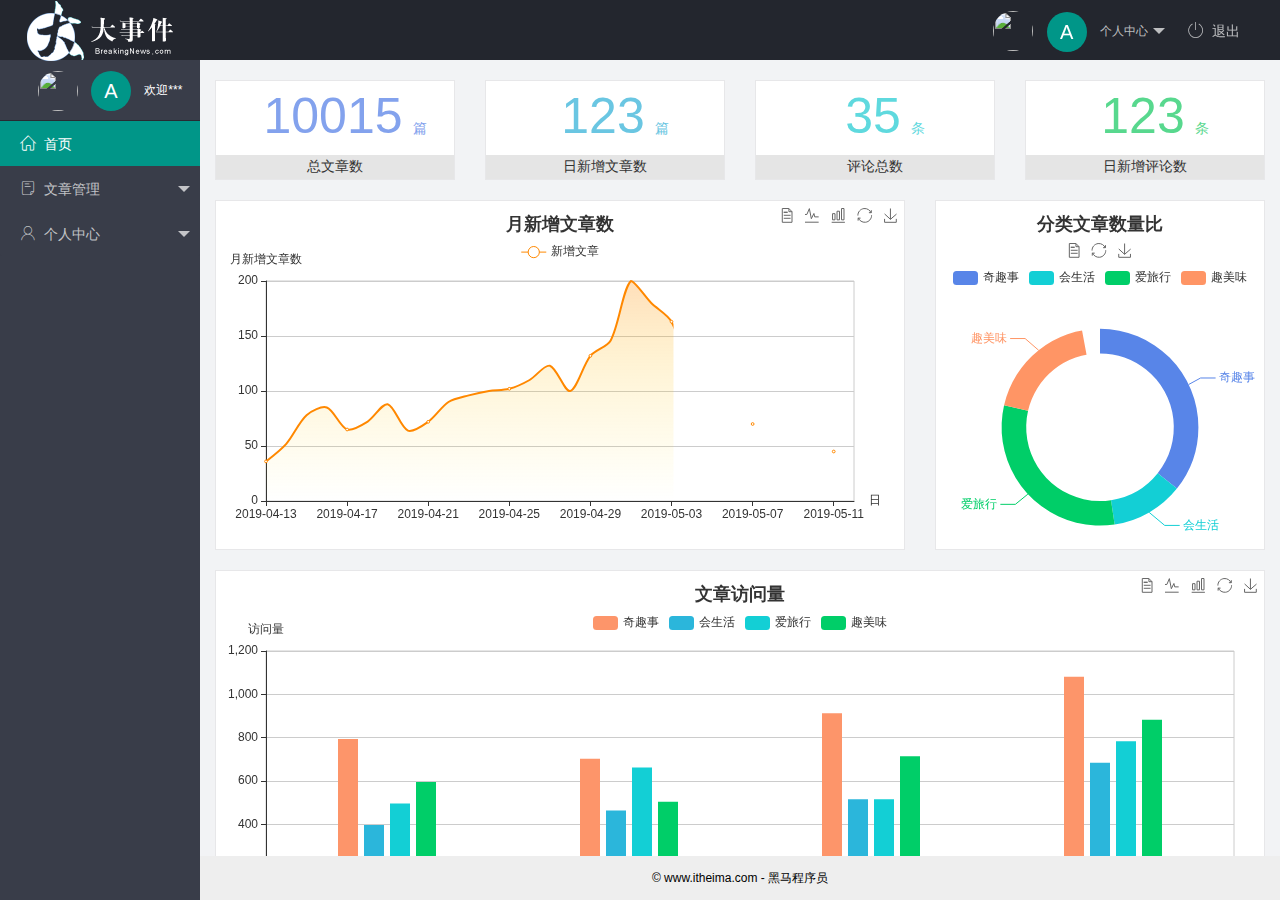
==== commit 14503d2d: "完成了个人中心功能的开发" ====
--- a/index.html
+++ b/index.html
@@ -24,9 +24,9 @@
               个人中心
             </a>
             <dl class="layui-nav-child">
-              <dd><a href="">基本资料</a></dd>
-              <dd><a href="">更换图像</a></dd>
-              <dd><a href="">重置密码</a></dd>
+              <dd><a href="/user/user_info.html" target="fm">基本资料</a></dd>
+              <dd><a href="/user/user_avatar.html" target="fm">更换图像</a></dd>
+              <dd><a href="/user/user_pwd.html" target="fm">重置密码</a></dd>
             </dl>
           </li>
           <li class="layui-nav-item">
@@ -77,9 +77,9 @@
                   <span class="iconfont icon-user"></span>个人中心
               </a>
               <dl class="layui-nav-child">
-                <dd><a href="javascript:;"><i class="layui-icon layui-icon-app"></i>基本资料</a></dd>
-                <dd><a href="javascript:;"><i class="layui-icon layui-icon-app"></i>更换头像</a></dd>
-                <dd><a href="javascript:;"><i class="layui-icon layui-icon-app"></i>重置密码</a></dd>
+                <dd><a href="/user/user_info.html" target="fm"><i class="layui-icon layui-icon-app"></i>基本资料</a></dd>
+                <dd><a href="/user/user_avatar.html" target="fm"><i class="layui-icon layui-icon-app"></i>更换头像</a></dd>
+                <dd><a href="/user/user_pwd.html" target="fm"><i class="layui-icon layui-icon-app"></i>重置密码</a></dd>
               </dl>
             </li>
             
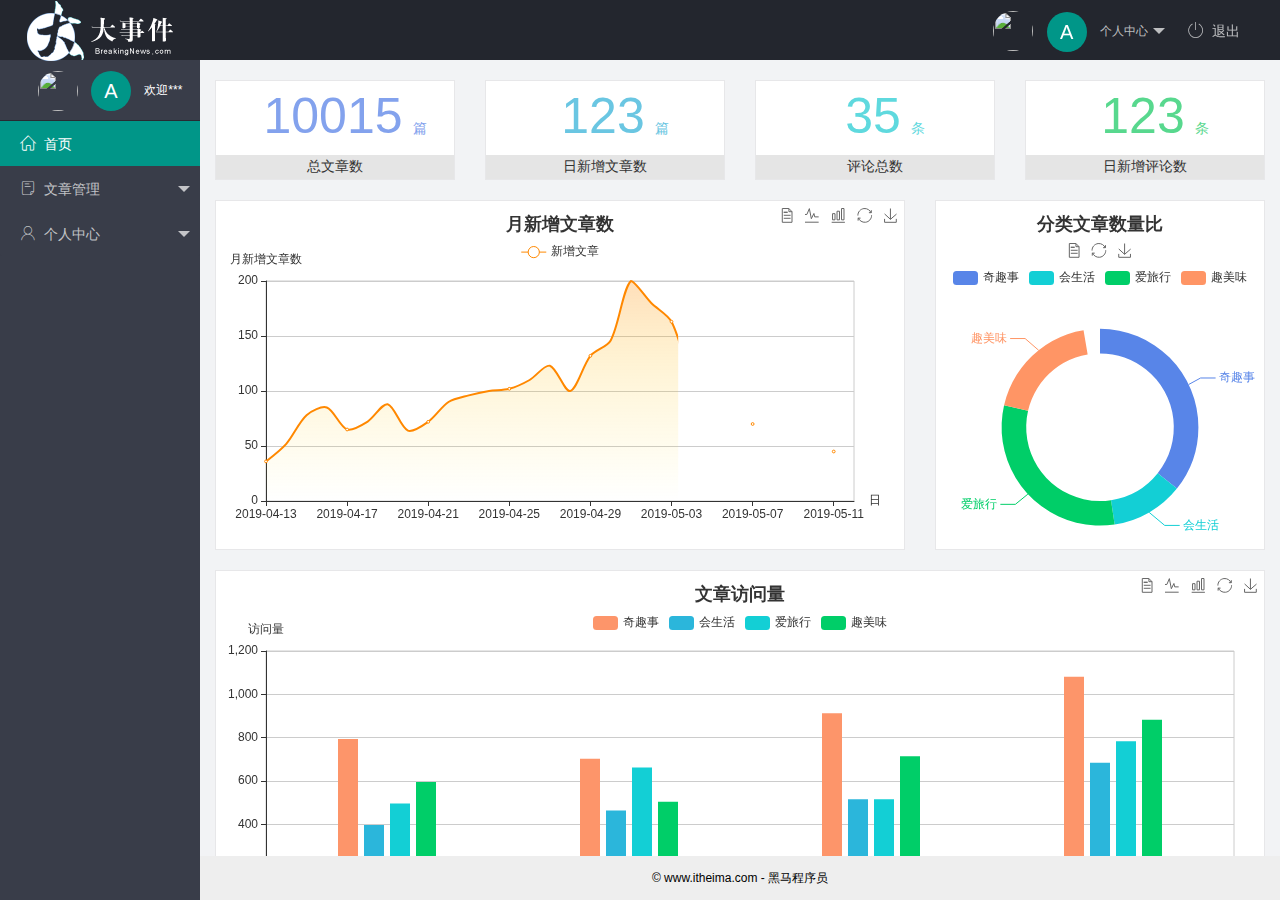
==== commit e8cb29fa: "完成文章管理功能的相关开发" ====
--- a/index.html
+++ b/index.html
@@ -56,17 +56,17 @@
               </a>
               <dl class="layui-nav-child">
                 <dd>
-                    <a href="javascript:;">
+                    <a href="/article/art_cate.html" target="fm">
                        <i class="layui-icon layui-icon-app"></i>文章类别
                     </a>
                 </dd>
                 <dd>
-                    <a href="javascript:;">
+                    <a href="/article/art_list.html" target="fm">
                         <i class="layui-icon layui-icon-app"></i>文章列表
                     </a>
                 </dd>
                 <dd>
-                    <a href="javascript:;">
+                    <a href="/article/art_pub.html" target="fm">
                         <i class="layui-icon layui-icon-app"></i>发布文章
                     </a>
                 </dd>
